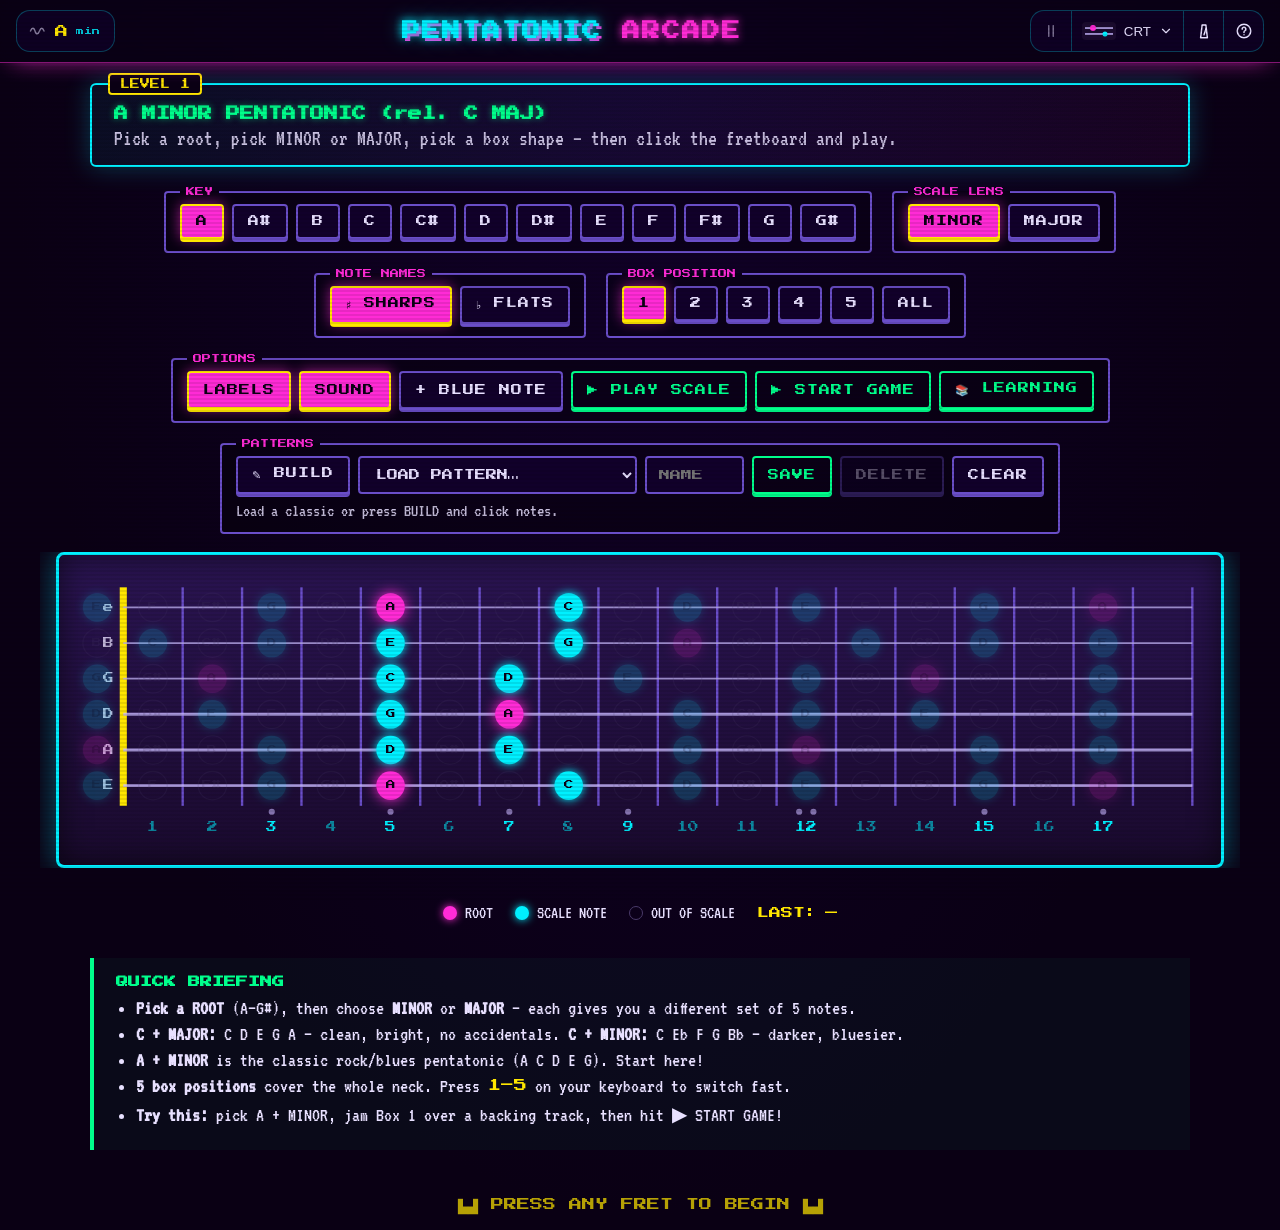
==== index.html @ 7adc0ee2 "feat: root drone button replaces the score chip The top-left HUD chip is now a root drone: it shows " ====
<!DOCTYPE html>
<html lang="en">
<head>
<meta charset="UTF-8" />
<meta name="viewport" content="width=device-width, initial-scale=1.0" />
<title>PENTATONIC ARCADE</title>
<link rel="preconnect" href="https://fonts.googleapis.com" />
<link rel="preconnect" href="https://fonts.gstatic.com" crossorigin />
<link href="https://fonts.googleapis.com/css2?family=Press+Start+2P&family=VT323&family=JetBrains+Mono:wght@400;700&display=swap" rel="stylesheet" />
<link rel="icon" type="image/svg+xml" href="data:image/svg+xml,%3Csvg%20xmlns='http://www.w3.org/2000/svg'%20viewBox='0%200%2032%2032'%3E%3Crect%20width='32'%20height='32'%20rx='6'%20fill='%230a0014'/%3E%3Ccircle%20cx='16'%20cy='16'%20r='9'%20fill='%23ff2bd6'/%3E%3C/svg%3E" />
<link rel="stylesheet" href="css/themes.css" />
<link rel="stylesheet" href="css/styles.css" />
<link rel="stylesheet" href="css/hud.css" />
<link rel="stylesheet" href="css/modals.css" />
<link rel="stylesheet" href="css/features.css" />
</head>
<body>
<script>/* early theme — avoids CRT flash before app.js loads; must sit inside <body> (document.body is null in <head>) */
try{var t=localStorage.getItem('pent-theme');if(t&&t!=='crt')document.body.classList.add('theme-'+t);}catch(e){}</script>
  <div class="scanlines" aria-hidden="true"></div>

  <header class="hud">
    <button class="hud-chip drone" id="drone-btn" aria-pressed="false" aria-label="Root drone" data-tip="Root drone · D">
      <svg class="ico ico-wave" viewBox="0 0 24 24" aria-hidden="true"><path d="M2 12c2-5 4.5-5 6 0s4 5 6 0s4-5 6 0"/></svg>
      <span class="drone-key" id="drone-key">A</span><span class="drone-lens" id="drone-lens">min</span>
    </button>

    <h1 class="title">PENTATONIC <span class="accent">ARCADE</span></h1>

    <div class="hud-rail">
      <button class="hud-btn" id="pause-btn" aria-label="Pause" aria-pressed="false" data-tip="Pause · Space">
        <svg class="ico ico-pause" viewBox="0 0 24 24" aria-hidden="true"><path d="M9 5v14M15 5v14"/></svg>
        <svg class="ico ico-play" viewBox="0 0 24 24" aria-hidden="true"><path d="M8 5v14l11-7z"/></svg>
        <span class="eq" aria-hidden="true"><i></i><i></i><i></i></span>
      </button>

      <div class="theme-picker">
        <button class="hud-btn hud-btn--wide" id="theme-trigger" popovertarget="theme-menu" aria-haspopup="menu" aria-expanded="false" aria-label="Theme" data-tip="Theme">
          <span id="theme-swatch"><!-- JS copies the active swatch svg here --></span>
          <span id="theme-name">CRT</span>
          <svg class="ico ico-chev" viewBox="0 0 24 24" aria-hidden="true"><path d="M6 9l6 6 6-6"/></svg>
        </button>
        <div id="theme-menu" popover role="menu" aria-label="Theme">
          <button class="theme-btn" role="menuitemradio" aria-checked="false" data-theme="crt">
            <svg class="swatch" viewBox="0 0 34 18" aria-hidden="true"><rect width="34" height="18" rx="4" fill="#1a0a2e"/><path d="M3 6h28M3 12h28" stroke="#c8b8ff" stroke-width="1.5"/><circle cx="11" cy="6" r="3" fill="#ff2bd6"/><circle cx="23" cy="12" r="2.5" fill="#00f0ff"/></svg>
            <span class="theme-name">CRT Arcade</span>
            <svg class="ico check" viewBox="0 0 24 24" aria-hidden="true"><path d="M5 12.5l4.5 4.5L19 7.5"/></svg>
          </button>
          <button class="theme-btn" role="menuitemradio" aria-checked="false" data-theme="tropical">
            <svg class="swatch" viewBox="0 0 34 18" aria-hidden="true"><rect width="34" height="18" rx="4" fill="#031019"/><path d="M3 6h28M3 12h28" stroke="#4dd9c8" stroke-width="1.5"/><circle cx="11" cy="6" r="3" fill="#ff5d73"/><circle cx="23" cy="12" r="2.5" fill="#22e0c8"/></svg>
            <span class="theme-name">Tropical Night</span>
            <svg class="ico check" viewBox="0 0 24 24" aria-hidden="true"><path d="M5 12.5l4.5 4.5L19 7.5"/></svg>
          </button>
          <button class="theme-btn" role="menuitemradio" aria-checked="false" data-theme="mission">
            <svg class="swatch" viewBox="0 0 34 18" aria-hidden="true"><rect width="34" height="18" rx="4" fill="#030509"/><path d="M3 6h28M3 12h28" stroke="#3a6080" stroke-width="1.5"/><circle cx="11" cy="6" r="3" fill="#ff5b41"/><circle cx="23" cy="12" r="2.5" fill="#3dd6ff"/></svg>
            <span class="theme-name">Mission Control</span>
            <svg class="ico check" viewBox="0 0 24 24" aria-hidden="true"><path d="M5 12.5l4.5 4.5L19 7.5"/></svg>
          </button>
          <button class="theme-btn" role="menuitemradio" aria-checked="false" data-theme="blueprint">
            <svg class="swatch" viewBox="0 0 34 18" aria-hidden="true"><rect width="34" height="18" rx="4" fill="#081424"/><path d="M3 6h28M3 12h28" stroke="#7ecef4" stroke-width="1.5"/><circle cx="11" cy="6" r="3" fill="#ff6b9d"/><circle cx="23" cy="12" r="2.5" fill="#00d4ff"/></svg>
            <span class="theme-name">Blueprint</span>
            <svg class="ico check" viewBox="0 0 24 24" aria-hidden="true"><path d="M5 12.5l4.5 4.5L19 7.5"/></svg>
          </button>
        </div>
      </div>

      <button class="hud-btn" id="practice-btn" aria-label="Practice Lab" data-tip="Practice Lab · P">
        <svg class="ico" viewBox="0 0 24 24" aria-hidden="true"><path d="M7.5 21 9.5 4h5l2 17z"/><path d="M12 17l3-9"/></svg>
      </button>
      <button class="hud-btn" id="help-btn" aria-label="Help" data-tip="Help · ?">
        <svg class="ico" viewBox="0 0 24 24" aria-hidden="true"><circle cx="12" cy="12" r="9"/><path d="M9.5 9.5a2.5 2.5 0 1 1 3.5 2.3c-.7.3-1 .9-1 1.6v.6"/><path d="M12 17h.01"/></svg>
      </button>
    </div>
  </header>

  <section class="level-card">
    <div class="level-tag">LEVEL 1</div>
    <h2 class="level-title" id="level-title">A MINOR / C MAJOR PENTATONIC</h2>
    <p class="level-blurb">
      Pick a root, pick MINOR or MAJOR, pick a box shape — then click the fretboard and play.
    </p>
  </section>

  <section class="controls">
    <fieldset class="control-group">
      <legend>KEY</legend>
      <div class="btn-row" id="key-row"><!-- rendered by JS --></div>
    </fieldset>

    <fieldset class="control-group">
      <legend>SCALE LENS</legend>
      <div class="btn-row">
        <button class="arc-btn lens active" data-lens="minor">MINOR</button>
        <button class="arc-btn lens" data-lens="major">MAJOR</button>
      </div>
    </fieldset>

    <fieldset class="control-group">
      <legend>NOTE NAMES</legend>
      <div class="btn-row">
        <button class="arc-btn acc active" data-acc="sharp" aria-pressed="true">♯ SHARPS</button>
        <button class="arc-btn acc" data-acc="flat" aria-pressed="false">♭ FLATS</button>
      </div>
    </fieldset>

    <fieldset class="control-group">
      <legend>BOX POSITION</legend>
      <div class="btn-row" id="box-row">
        <button class="arc-btn box active" data-box="1">1</button>
        <button class="arc-btn box" data-box="2">2</button>
        <button class="arc-btn box" data-box="3">3</button>
        <button class="arc-btn box" data-box="4">4</button>
        <button class="arc-btn box" data-box="5">5</button>
        <button class="arc-btn box" data-box="all">ALL</button>
      </div>
    </fieldset>

    <fieldset class="control-group">
      <legend>OPTIONS</legend>
      <div class="btn-row">
        <button class="arc-btn toggle active" data-toggle="labels" aria-pressed="true">LABELS</button>
        <button class="arc-btn toggle active" data-toggle="sound" aria-pressed="true">SOUND</button>
        <button class="arc-btn toggle" data-toggle="blues" aria-pressed="false">+ BLUE NOTE</button>
        <button class="arc-btn ghost" id="play-scale">▶ PLAY SCALE</button>
        <button class="arc-btn ghost" id="game-toggle">▶ START GAME</button>
        <button class="arc-btn ghost" id="learn-btn">📚 LEARNING</button>
      </div>
    </fieldset>

    <fieldset class="control-group pattern-group">
      <legend>PATTERNS</legend>
      <div class="btn-row">
        <button class="arc-btn" id="pattern-build" aria-pressed="false">✎ BUILD</button>
        <select id="pattern-select" aria-label="Load a pattern"></select>
        <input id="pattern-name" type="text" maxlength="24" placeholder="NAME" aria-label="Pattern name" autocomplete="off" />
        <button class="arc-btn ghost" id="pattern-save">SAVE</button>
        <button class="arc-btn" id="pattern-delete" disabled>DELETE</button>
        <button class="arc-btn" id="pattern-clear">CLEAR</button>
      </div>
      <p id="pattern-info" class="pattern-info" aria-live="polite">Load a classic or press BUILD and click notes.</p>
    </fieldset>
  </section>

  <!-- Game panel -->
  <div id="game-panel">
    <div class="game-stat">TIER <span id="game-level">BEGINNER</span></div>
    <div class="game-stat">STREAK <span id="game-streak">×1</span></div>
    <div class="game-stat">TRIES <span id="game-lives">🎸🎸</span></div>
    <div id="game-status">PICK A BOX · PRESS START GAME</div>
    <div class="game-stat">SCORE <span id="game-level-xp">0 XP</span></div>
    <div class="game-stat">BEST <span id="game-best">0</span></div>
  </div>

  <section class="fretboard-wrap">
    <div id="fretboard" aria-label="Interactive guitar fretboard"></div>
  </section>

  <section class="legend">
    <div class="legend-item"><span class="dot root"></span> ROOT</div>
    <div class="legend-item"><span class="dot note"></span> SCALE NOTE</div>
    <div class="legend-item" id="legend-blue" hidden><span class="dot blue"></span> <span id="legend-blue-text">BLUE NOTE ♭5</span></div>
    <div class="legend-item"><span class="dot dim"></span> OUT OF SCALE</div>
    <div class="legend-item readout">LAST: <span id="last-note">—</span></div>
  </section>

  <section class="lesson">
    <h3>QUICK BRIEFING</h3>
    <ul>
      <li><b>Pick a ROOT</b> (A–G#), then choose <b>MINOR</b> or <b>MAJOR</b> — each gives you a different set of 5 notes.</li>
      <li><b>C + MAJOR:</b> C D E G A — clean, bright, no accidentals. <b>C + MINOR:</b> C Eb F G Bb — darker, bluesier.</li>
      <li><b>A + MINOR</b> is the classic rock/blues pentatonic (A C D E G). Start here!</li>
      <li><b>5 box positions</b> cover the whole neck. Press <span class="mono">1–5</span> on your keyboard to switch fast.</li>
      <li><b>Try this:</b> pick A + MINOR, jam Box 1 over a backing track, then hit ▶ START GAME!</li>
    </ul>
  </section>

  <!-- Help modal -->
  <div id="help-modal" class="modal hidden" role="dialog" aria-modal="true" aria-label="Help">
    <div class="modal-box">
      <button class="modal-close" id="help-close" aria-label="Close">✕</button>
      <h2>⌨️ KEYBOARD SHORTCUTS</h2>
      <ul>
        <li><span class="kbd">1</span>–<span class="kbd">5</span> → select box position</li>
        <li><span class="kbd">0</span> → show ALL positions</li>
        <li><span class="kbd">?</span> → toggle this help</li>
        <li><span class="kbd">P</span> → toggle Practice Lab</li>
        <li><span class="kbd">Space</span> or <span class="kbd">K</span> → pause / resume everything playing</li>
        <li><span class="kbd">D</span> → root drone on / off</li>
        <li><span class="kbd">Esc</span> → close any panel</li>
      </ul>
      <h2>🎸 HOW TO USE</h2>
      <ul>
        <li>Pick a <b>ROOT</b> from the 12 key buttons (A–G#). That's your tonal center.</li>
        <li>Toggle <b>MINOR / MAJOR</b> to switch between that root's minor or major pentatonic — the 5 notes change.</li>
        <li>Select a <b>BOX POSITION</b> (1–5) to focus on one neck region. Press <span class="mono">1–5</span> on keyboard.</li>
        <li>Click any fret to hear it. <b>ROOT</b> notes glow pink, <b>SCALE NOTES</b> glow cyan.</li>
        <li>▶ PLAY SCALE plays the box ascending then descending back down.</li>
        <li><b>+ BLUE NOTE</b> adds the blues note (♭5 in minor, ♭3 in major), drawn with a dashed ring.</li>
        <li><b>♯ / ♭</b> switches every note name between sharps and flats.</li>
        <li><b>PATTERNS:</b> press BUILD and click notes to draw your own shape (numbers = play order), save it by name, or load a classic. Patterns follow the key.</li>
        <li>The <b>drone</b> button (top left) holds the key's root and fifth so you can hear how each note sounds against it.</li>
      </ul>
      <h2>🎨 THEMES</h2>
      <p>Pick a theme from the swatch menu at the top right: CRT · 🌴 Tropical Night · 🛰️ Mission Control · 📐 Blueprint. Your choice is saved.</p>
      <h2>🏋️ PRACTICE LAB</h2>
      <p>Daily drills, a 7-day challenge, backing-track links, a metronome, and a countdown timer.</p>
      <h2>🕹️ LICK ATTACK</h2>
      <p>Watch the lick light up on the fretboard → then replay it. Earn XP, level up through all 5 box positions.</p>
    </div>
  </div>

  <!-- Practice Lab modal -->
  <div id="practice-modal" class="modal hidden" role="dialog" aria-modal="true" aria-label="Practice Lab">
    <div class="modal-box">
      <button class="modal-close" id="practice-close" aria-label="Close">✕</button>
      <h2>🏋️ PRACTICE LAB</h2>

      <div class="practice-section">
        <h3>⚡ DAILY DRILLS</h3>
        <ul>
          <li>Ascend + descend Box 1 slowly to a metronome click (start at 60 BPM)</li>
          <li>Play every note in the box, naming it out loud as you go</li>
          <li>Target the root note on beat 1 — let every phrase land there</li>
          <li>Connect Box 1 → Box 2 without stopping (overlap frets 7-8)</li>
          <li>3-notes-per-string runs across all 6 strings, up and down</li>
          <li>Practice "call and response" — play a 2-bar phrase, leave 2 bars silence</li>
        </ul>
      </div>

      <div class="practice-section">
        <h3>📅 7-DAY CHALLENGE</h3>
        <div id="challenge-days">
          <!-- rendered by JS -->
        </div>
      </div>

      <div class="practice-section">
        <h3>🎵 BACKING TRACKS</h3>
        <ul>
          <li><a href="https://www.youtube.com/results?search_query=A+minor+pentatonic+backing+track+70bpm" target="_blank" rel="noopener" style="color:var(--cyan)">Am groove — 70 BPM (YouTube search)</a></li>
          <li><a href="https://www.youtube.com/results?search_query=C+major+pentatonic+backing+track" target="_blank" rel="noopener" style="color:var(--cyan)">C major pop — backing track (YouTube search)</a></li>
          <li><a href="https://www.youtube.com/results?search_query=blues+shuffle+Am+backing+track" target="_blank" rel="noopener" style="color:var(--cyan)">Bluesy Am shuffle (YouTube search)</a></li>
          <li><a href="https://www.youtube.com/results?search_query=Em+pentatonic+rock+backing+track" target="_blank" rel="noopener" style="color:var(--cyan)">Em rock backing track (YouTube search)</a></li>
        </ul>
      </div>

      <div class="practice-section">
        <h3>🥁 METRONOME</h3>
        <div class="metro-controls">
          <span id="metro-beat-indicator"></span>
          <input type="range" id="metro-slider" min="40" max="240" value="80" />
          <input type="number" id="metro-bpm" min="40" max="240" value="80" />
          <span style="font-size:16px">BPM</span>
          <button class="arc-btn ghost" id="metro-start">▶ START</button>
        </div>
      </div>

      <div class="practice-section">
        <h3>⏱️ PRACTICE TIMER</h3>
        <div class="timer-controls">
          <span id="timer-display">05:00</span>
          <button class="arc-btn ghost" data-mins="5" id="timer-5">5 MIN</button>
          <button class="arc-btn ghost" data-mins="10" id="timer-10">10 MIN</button>
          <button class="arc-btn ghost" id="timer-toggle">▶ START</button>
          <button class="arc-btn" id="timer-reset">RESET</button>
        </div>
      </div>
    </div>
  </div>

  <!-- Learning modal -->
  <div id="learn-modal" class="modal hidden" role="dialog" aria-modal="true" aria-label="Learning">
    <div class="modal-box">
      <button class="modal-close" id="learn-close" aria-label="Close">✕</button>
      <div id="learn-content"><!-- rendered by JS --></div>
      <div class="learn-nav">
        <button class="arc-btn ghost" id="learn-prev">‹ PREV</button>
        <span id="learn-dots"></span>
        <button class="arc-btn ghost" id="learn-next">NEXT ›</button>
      </div>
    </div>
  </div>

  <!-- Win screen -->
  <div id="win-screen">
    <h2>★ YOU LEARNED THE NECK ★</h2>
    <p>ALL 5 BOX POSITIONS MASTERED</p>
    <p id="win-score"></p>
    <button class="arc-btn" id="win-close">▶ PLAY AGAIN</button>
  </div>

  <footer>
    <span class="mono">▙▟ PRESS ANY FRET TO BEGIN ▙▟</span>
  </footer>

  <script src="js/data.js"></script>
  <script src="js/audio.js"></script>
  <script src="js/drone.js"></script>
  <script src="js/player.js"></script>
  <script src="js/engine.js"></script>
  <script src="js/game.js"></script>
  <script src="js/practice.js"></script>
  <script src="js/app.js"></script>
  <script src="js/patterns.js"></script>
  <script src="js/hud.js"></script>
</body>
</html>
---- css/themes.css ----
/* Theme tokens: :root (CRT default) + body.theme-* overrides. Only file that sets theme colours. */
/* ── CRT (default) ─────────────────────────────────────── */
:root {
  --bg: #0a0014;
  --bg-2: #11002a;
  --cyan: #00f0ff;
  --magenta: #ff2bd6;
  --yellow: #ffe600;
  --green: #00ff8c;
  --blue-note: #1e50ff;
  --blue-rim: #8fb4ff;
  --dim: #4a3a6a;
  --fret-wood: #1a0a2e;
  --fret-line: #6a4ec9;
  --string: #c8b8ff;
  --text: #e8e0ff;
  --font-display: 'Press Start 2P', monospace;
  --font-body: 'VT323', monospace;
  --scanline-alpha: 0.18;
}

/* ── Tropical Night 🌴 ───────────────────────────────────── */
body.theme-tropical {
  --bg: #04141a;
  --bg-2: #071e27;
  --cyan: #22e0c8;
  --magenta: #ff5d73;
  --yellow: #ffd166;
  --green: #00e5a0;
  --blue-note: #1e50ff;
  --blue-rim: #8fb4ff;
  --dim: #3a5a55;
  --fret-wood: #031019;
  --fret-line: #0e4a44;
  --string: #4dd9c8;
  --text: #d4f5ee;
  --font-display: 'Press Start 2P', monospace;
  --font-body: 'Press Start 2P', monospace;
  --scanline-alpha: 0.07;
  background:
    radial-gradient(ellipse 120% 60% at 20% 0%,   rgba(34, 224, 200, 0.10) 0%, transparent 55%),
    radial-gradient(ellipse 80%  80% at 80% 100%,  rgba(255, 93, 115, 0.08) 0%, transparent 55%),
    radial-gradient(ellipse 100% 70% at 50% 50%,  rgba(4, 40, 55, 0.95)   0%, transparent 80%),
    linear-gradient(170deg, #04141a 0%, #061e2e 35%, #08102a 65%, #04141a 100%);
}

/* ── Mission Control 🛰️ ──────────────────────────────────── */
body.theme-mission {
  --bg: #05070d;
  --bg-2: #090c18;
  --cyan: #3dd6ff;
  --magenta: #ff5b41;
  --yellow: #ffb000;
  --green: #39e87a;
  --blue-note: #1e50ff;
  --blue-rim: #8fb4ff;
  --dim: #2a3346;
  --fret-wood: #030509;
  --fret-line: #1a2a4a;
  --string: #3a6080;
  --text: #cde4f8;
  --font-display: 'Press Start 2P', monospace;
  --font-body: 'Press Start 2P', monospace;
  --scanline-alpha: 0.09;
  background:
    repeating-linear-gradient(0deg,   transparent, transparent 39px, rgba(61, 214, 255, 0.03) 40px),
    repeating-linear-gradient(90deg,  transparent, transparent 39px, rgba(61, 214, 255, 0.03) 40px),
    repeating-linear-gradient(0deg,   transparent, transparent 199px, rgba(61, 214, 255, 0.06) 200px),
    repeating-linear-gradient(90deg,  transparent, transparent 199px, rgba(61, 214, 255, 0.06) 200px),
    radial-gradient(ellipse 90% 50% at 50% 0%,   rgba(61, 214, 255, 0.06) 0%, transparent 65%),
    radial-gradient(ellipse 60% 40% at 85% 90%,  rgba(255, 91, 65, 0.05)  0%, transparent 55%),
    linear-gradient(180deg, #05070d 0%, #07091a 50%, #05070d 100%);
}

/* ── Blueprint ───────────────────────────────────────────── */
body.theme-blueprint {
  --bg: #0a1628;
  --bg-2: #0d1e38;
  --cyan: #00d4ff;
  --magenta: #ff6b9d;
  --yellow: #ffd166;
  --green: #06d6a0;
  --blue-note: #1e50ff;
  --blue-rim: #8fb4ff;
  --dim: #1e3a5a;
  --fret-wood: #081424;
  --fret-line: #1a5a8a;
  --string: #7ecef4;
  --text: #e8f4fd;
  --font-display: 'JetBrains Mono', monospace;
  --font-body: 'JetBrains Mono', monospace;
  --scanline-alpha: 0.02;
  background:
    repeating-linear-gradient(0deg,  transparent, transparent 19px, rgba(0,212,255,0.055) 20px),
    repeating-linear-gradient(90deg, transparent, transparent 19px, rgba(0,212,255,0.055) 20px),
    repeating-linear-gradient(0deg,  transparent, transparent 99px, rgba(0,212,255,0.11)  100px),
    repeating-linear-gradient(90deg, transparent, transparent 99px, rgba(0,212,255,0.11)  100px),
    linear-gradient(150deg, #0a1628 0%, #0d1e38 100%);
}
---- css/styles.css ----
* { box-sizing: border-box; }

html, body {
  margin: 0;
  padding: 0;
  background: radial-gradient(ellipse at top, var(--bg-2), var(--bg) 70%);
  color: var(--text);
  font-family: var(--font-body);
  font-size: 20px;
  min-height: 100vh;
  overflow-x: clip;
}

.scanlines {
  position: fixed;
  inset: 0;
  pointer-events: none;
  background: repeating-linear-gradient(
    to bottom,
    rgba(0,0,0,0) 0,
    rgba(0,0,0,0) 2px,
    rgba(0,0,0,var(--scanline-alpha)) 3px,
    rgba(0,0,0,0) 4px
  );
  z-index: 1000;
  mix-blend-mode: multiply;
}

/* ---------- Level card ---------- */
.level-card {
  margin: 20px auto;
  max-width: 1100px;
  padding: 16px 22px;
  border: 2px solid var(--cyan);
  border-radius: 6px;
  background: linear-gradient(135deg, rgba(0,240,255,0.06), rgba(255,43,214,0.06));
  box-shadow: 0 0 24px rgba(0,240,255,0.25);
  position: relative;
}
.level-tag {
  position: absolute;
  top: -12px; left: 16px;
  background: var(--bg);
  border: 2px solid var(--yellow);
  color: var(--yellow);
  font-family: var(--font-display);
  font-size: 10px;
  padding: 4px 10px;
  border-radius: 4px;
}
.level-title {
  font-family: var(--font-display);
  font-size: 14px;
  color: var(--green);
  margin: 6px 0 6px;
  text-shadow: 0 0 6px rgba(0,255,140,0.5);
}
.level-blurb { font-size: 22px; margin: 0; color: var(--text); opacity: 0.85; }

/* ---------- Controls ---------- */
.controls {
  display: flex;
  flex-wrap: wrap;
  gap: 16px;
  justify-content: center;
  max-width: 1100px;
  margin: 0 auto 18px;
  padding: 0 16px;
}
.control-group {
  border: 2px solid var(--fret-line);
  border-radius: 4px;
  padding: 8px 14px 12px;
  background: rgba(0,0,0,0.3);
}
.control-group legend {
  font-family: var(--font-display);
  font-size: 9px;
  color: var(--magenta);
  padding: 0 6px;
}
.btn-row { display: flex; gap: 8px; flex-wrap: wrap; }

.arc-btn {
  font-family: var(--font-display);
  font-size: 11px;
  padding: 10px 14px;
  background: var(--bg-2);
  color: var(--text);
  border: 2px solid var(--fret-line);
  border-radius: 4px;
  cursor: pointer;
  letter-spacing: 1px;
  transition: transform 0.05s, box-shadow 0.15s, background 0.15s;
  box-shadow: 0 3px 0 var(--fret-line);
}
.arc-btn:hover { box-shadow: 0 3px 0 var(--cyan), 0 0 12px rgba(0,240,255,0.4); }
.arc-btn:active { transform: translateY(2px); box-shadow: 0 1px 0 var(--fret-line); }
.arc-btn.active {
  background: var(--magenta);
  color: var(--bg);
  border-color: var(--yellow);
  box-shadow: 0 3px 0 var(--yellow), 0 0 14px rgba(255,43,214,0.6);
}
.arc-btn.ghost {
  background: transparent;
  border-color: var(--green);
  color: var(--green);
  box-shadow: 0 3px 0 var(--green);
}
.arc-btn.ghost:hover { background: rgba(0,255,140,0.1); }
.arc-btn:disabled { opacity: 0.35; cursor: not-allowed; pointer-events: none; }

/* ---------- Fretboard ---------- */
.fretboard-wrap {
  max-width: 1200px;
  margin: 0 auto 24px;
  padding: 0 16px;
  overflow-x: auto;
}
#fretboard {
  background: linear-gradient(180deg, #2a1452 0%, var(--fret-wood) 100%);
  border: 3px solid var(--cyan);
  border-radius: 8px;
  box-shadow: 0 0 30px rgba(0,240,255,0.4), inset 0 0 30px rgba(0,0,0,0.6);
  padding: 18px 12px 24px;
  min-width: 900px;
}
body.theme-blueprint #fretboard,
body.theme-tropical #fretboard,
body.theme-mission #fretboard {
  background: linear-gradient(180deg, var(--bg-2) 0%, var(--fret-wood) 100%);
}

.fb-svg { width: 100%; height: auto; display: block; }

.fb-fret-line { stroke: var(--fret-line); stroke-width: 2; }
.fb-fret-line.nut { stroke: var(--yellow); stroke-width: 6; }
.fb-string { stroke: var(--string); stroke-width: 1.5; opacity: 0.8; }
.fb-string.thick { stroke-width: 2.5; }
.fb-marker { fill: var(--string); opacity: 0.6; }
.fb-fretnum.mark { opacity: 1; }
.fb-fretnum {
  fill: var(--cyan);
  font-family: var(--font-display);
  font-size: 9px;
  text-anchor: middle;
  opacity: 0.55;
}
.fb-stringlabel {
  fill: var(--text);
  font-family: var(--font-display);
  font-size: 9px;
  text-anchor: end;
  opacity: 0.8;
}

/* Notes */
.fb-note {
  cursor: pointer;
  transition: transform 0.08s;
  /* origin must live on the base state, else un-hover animates around the SVG corner (jump) */
  transform-origin: center;
  transform-box: fill-box;
}
.fb-note circle {
  transition: fill 0.15s, r 0.15s, filter 0.15s;
}
.fb-note text {
  font-family: var(--font-display);
  font-size: 8px;
  text-anchor: middle;
  pointer-events: none;
  user-select: none;
}

.fb-note.in-scale circle { fill: var(--cyan); filter: drop-shadow(0 0 4px var(--cyan)); }
.fb-note.in-scale text { fill: var(--bg); }
.fb-note.root circle { fill: var(--magenta); filter: drop-shadow(0 0 6px var(--magenta)); }
.fb-note.root text { fill: var(--bg); }
.fb-note.out circle { fill: transparent; stroke: var(--dim); stroke-width: 1; }
.fb-note.out text { fill: var(--dim); opacity: 0.5; }
.fb-note.dimmed circle { opacity: 0.18; }
.fb-note.dimmed text { opacity: 0.18; }

.fb-note:hover { transform: scale(1.15); }
.fb-note.playing circle {
  fill: var(--yellow);
  filter: drop-shadow(0 0 10px var(--yellow));
  r: 16;
}
.fb-note.correct circle { fill: var(--green); filter: drop-shadow(0 0 10px var(--green)); r: 16; }
.fb-note.wrong circle { fill: #ff3030; filter: drop-shadow(0 0 10px #ff3030); r: 16; }

/* ---------- Legend ---------- */
.legend {
  display: flex;
  gap: 22px;
  justify-content: center;
  flex-wrap: wrap;
  max-width: 1100px;
  margin: 0 auto 24px;
  padding: 12px;
  font-size: 18px;
}
.legend-item { display: flex; align-items: center; gap: 8px; }
.dot {
  width: 14px; height: 14px; border-radius: 50%; display: inline-block;
}
.dot.root { background: var(--magenta); box-shadow: 0 0 8px var(--magenta); }
.dot.note { background: var(--cyan); box-shadow: 0 0 8px var(--cyan); }
.dot.dim { background: transparent; border: 1px solid var(--dim); }
.readout { color: var(--yellow); font-family: var(--font-display); font-size: 12px; }

/* ---------- Lesson ---------- */
.lesson {
  max-width: 1100px;
  margin: 0 auto 32px;
  padding: 18px 22px;
  border-left: 4px solid var(--green);
  background: rgba(0,255,140,0.04);
}
.lesson h3 {
  font-family: var(--font-display);
  font-size: 12px;
  color: var(--green);
  margin: 0 0 10px;
}
.lesson ul { margin: 0; padding-left: 20px; }
.lesson li { margin: 6px 0; }
.mono { font-family: var(--font-display); font-size: 13px; color: var(--yellow); }

footer {
  text-align: center;
  padding: 16px;
  color: var(--magenta);
  font-family: var(--font-display);
  font-size: 10px;
  opacity: 0.7;
  animation: blink 2s steps(2) infinite;
}

/* ---------- Game panel ---------- */
#game-panel {
  max-width: 1100px;
  margin: 0 auto 16px;
  padding: 14px 22px;
  border: 2px solid var(--magenta);
  border-radius: 6px;
  background: rgba(0,0,0,0.4);
  box-shadow: 0 0 20px rgba(255,43,214,0.25);
  display: none;
  gap: 20px;
  align-items: center;
  flex-wrap: wrap;
}
#game-panel.visible { display: flex; }
.game-stat {
  font-family: var(--font-display);
  font-size: 10px;
  color: var(--cyan);
}
.game-stat span {
  display: block;
  font-size: 16px;
  color: var(--yellow);
  margin-top: 2px;
}
#game-status {
  font-family: var(--font-display);
  font-size: 11px;
  color: var(--green);
  flex: 1;
  text-align: center;
}

@media (max-width: 700px) {
  .level-title { font-size: 10px; }
}
---- css/hud.css ----
/* HUD: sticky header, root-drone chip, icon control rail, theme dropdown, pause button states. */

@keyframes blink { 50% { opacity: 0.15; } }

/* ---------- Header bar ---------- */
.hud {
  position: sticky;
  top: 0;
  z-index: 900;
  display: flex;
  justify-content: space-between;
  align-items: center;
  gap: 12px;
  flex-wrap: wrap;
  padding: 10px 16px;
  background: color-mix(in srgb, var(--bg) 78%, transparent);
  -webkit-backdrop-filter: blur(14px) saturate(140%);
  backdrop-filter: blur(14px) saturate(140%);
  border-bottom: 1px solid color-mix(in srgb, var(--magenta) 55%, transparent);
  box-shadow: 0 6px 24px -12px var(--magenta);
  transition: padding 0.2s;
}
body.scrolled .hud { padding: 6px 16px; }

/* ---------- Title ---------- */
.title {
  font-family: var(--font-display);
  font-size: 18px;
  margin: 0;
  letter-spacing: 2px;
  color: var(--cyan);
  text-shadow:
    0 0 8px var(--cyan),
    0 0 18px rgba(0,240,255,0.5),
    3px 3px 0 var(--magenta);
  transition: font-size 0.2s;
}
.title .accent { color: var(--magenta); text-shadow: 0 0 8px var(--magenta); }
body.scrolled .title { font-size: 14px; }

/* ---------- Chip + rail frame (one shared look) ---------- */
.hud-chip,
.hud-rail {
  display: flex;
  align-items: center;
  border: 1px solid color-mix(in srgb, var(--cyan) 28%, transparent);
  border-radius: 14px;
  background: color-mix(in srgb, var(--bg-2) 70%, transparent);
}
.hud-chip { gap: 10px; height: 42px; padding: 0 14px; }

/* ---------- Root drone chip (a button; first HUD element, left edge) ---------- */
.hud-chip.drone {
  position: relative;
  height: 42px;
  padding: 0 14px 0 12px;
  gap: 8px;
  font: inherit;
  color: var(--text);
  cursor: pointer;
  transition: border-color 0.15s, box-shadow 0.15s, color 0.15s;
}
.hud-chip.drone:hover { border-color: var(--cyan); color: var(--cyan); }
.hud-chip.drone:focus-visible { outline: 2px solid var(--cyan); outline-offset: 2px; }
.hud-chip.drone .ico-wave { opacity: 0.55; }
.hud-chip.drone:disabled { opacity: 0.45; cursor: not-allowed; border-color: color-mix(in srgb, var(--cyan) 28%, transparent); color: var(--text); }
.drone-key  { font-family: var(--font-display); font-size: 13px; color: var(--yellow); }
.drone-lens { font-family: var(--font-display); font-size: 8px; color: var(--cyan); opacity: 0.8; }
/* Anchored to the chip's left edge so the bubble stays on screen */
.hud-chip.drone[data-tip]::after { left: 0; transform: none; }

/* ON: magenta ring, icon lit, wave dashes flow along the path */
.hud-chip.drone[aria-pressed="true"] {
  border-color: var(--magenta);
  box-shadow: 0 0 0 1px var(--magenta), 0 0 18px -4px var(--magenta);
}
.hud-chip.drone[aria-pressed="true"] .ico-wave { color: var(--magenta); opacity: 1; }
.hud-chip.drone[aria-pressed="true"] .ico-wave path {
  stroke-dasharray: 4 3;
  animation: drone-flow 0.9s linear infinite;
}
@keyframes drone-flow {
  from { stroke-dashoffset: 0; }
  to   { stroke-dashoffset: -14; }
}

/* ---------- Rail buttons ---------- */
.hud-btn {
  position: relative;
  display: inline-flex;
  align-items: center;
  justify-content: center;
  gap: 8px;
  width: 40px;
  height: 40px;
  padding: 0;
  border: 0;
  border-radius: 0;
  background: transparent;
  color: var(--text);
  cursor: pointer;
  transition: color 0.15s, background 0.15s, box-shadow 0.15s, transform 0.05s;
}
.hud-btn:hover {
  color: var(--cyan);
  background: color-mix(in srgb, var(--cyan) 12%, transparent);
  box-shadow: inset 0 0 12px color-mix(in srgb, var(--cyan) 22%, transparent);
}
.hud-btn:focus-visible { outline: 2px solid var(--cyan); outline-offset: -3px; }
.hud-btn:active { transform: translateY(1px); }
.hud-btn--wide { width: auto; padding: 0 10px; }

.ico {
  width: 18px;
  height: 18px;
  flex: none;
  fill: none;
  stroke: currentColor;
  stroke-width: 2;
  stroke-linecap: round;
  stroke-linejoin: round;
}

/* Rounded outer corners and 1px dividers between rail controls */
.hud-rail > :first-child { border-radius: 13px 0 0 13px; }
.hud-rail > :last-child { border-radius: 0 13px 13px 0; }
.hud-rail > * + * { border-left: 1px solid color-mix(in srgb, var(--cyan) 28%, transparent); }

/* ---------- Tooltips (data-tip, never title=) ---------- */
[data-tip]::after {
  content: attr(data-tip);
  position: absolute;
  top: calc(100% + 10px);
  left: 50%;
  z-index: 2;
  transform: translateX(-50%);
  padding: 5px 8px;
  font-family: var(--font-display);
  font-size: 8px;
  line-height: 1.4;
  white-space: nowrap;
  color: var(--text);
  background: var(--bg);
  border: 1px solid var(--fret-line);
  border-radius: 6px;
  opacity: 0;
  pointer-events: none;
  transition: opacity 0.15s;
}
[data-tip]:hover::after,
[data-tip]:focus-visible::after { opacity: 1; }
/* Last rail button: anchor the bubble to the right so it stays on screen */
.hud-rail > :last-child[data-tip]::after { left: auto; right: 0; transform: none; }

/* ---------- Pause button: body.is-playing / body.is-paused ---------- */
#pause-btn .ico-play,
#pause-btn .eq { display: none; }
#pause-btn .ico-pause { display: block; opacity: 0.5; }
#pause-btn:hover .ico-pause,
#pause-btn:focus-visible .ico-pause { opacity: 1; }

body.is-playing #pause-btn .ico-pause { display: none; }
body.is-playing #pause-btn .eq { display: flex; }
body.is-playing #pause-btn:hover .ico-pause,
body.is-playing #pause-btn:focus-visible .ico-pause { display: block; }
body.is-playing #pause-btn:hover .eq,
body.is-playing #pause-btn:focus-visible .eq { display: none; }

body.is-paused #pause-btn .ico-pause,
body.is-paused #pause-btn .eq { display: none; }
body.is-paused #pause-btn .ico-play { display: block; color: var(--yellow); }
body.is-paused #pause-btn { animation: pause-ring 1.4s ease-out infinite; }
@keyframes pause-ring {
  0% { box-shadow: inset 0 0 0 0 color-mix(in srgb, var(--yellow) 70%, transparent); }
  70%, 100% { box-shadow: inset 0 0 0 9px transparent; }
}

.eq { align-items: flex-end; gap: 3px; height: 18px; }
.eq i {
  display: block;
  width: 3px;
  height: 10px;
  background: var(--green);
  border-radius: 1px;
  animation: eq-bar 0.9s ease-in-out infinite alternate;
}
.eq i:nth-child(2) { animation-delay: -0.3s; }
.eq i:nth-child(3) { animation-delay: -0.6s; }
@keyframes eq-bar {
  from { height: 4px; }
  to { height: 16px; }
}

/* ---------- Theme dropdown ---------- */
.theme-picker { display: flex; }
#theme-swatch { display: inline-flex; }
.swatch { display: block; width: 34px; height: 18px; flex: none; }
.ico-chev { width: 14px; height: 14px; }

/* Native popover: top/right are set by hud.js from the trigger's position */
#theme-menu {
  position: fixed;
  inset: auto;
  margin: 0;
  min-width: 220px;
  padding: 6px;
  border: 1px solid var(--fret-line);
  border-radius: 14px;
  background: var(--bg-2);
  color: var(--text);
  box-shadow: 0 18px 40px -12px rgba(0,0,0,0.7), 0 0 0 1px color-mix(in srgb, var(--cyan) 15%, transparent);
  opacity: 0;
  transform: translateY(-4px);
  transition: opacity 0.15s, transform 0.15s, display 0.15s allow-discrete, overlay 0.15s allow-discrete;
}
#theme-menu:popover-open { opacity: 1; transform: none; }
@starting-style {
  #theme-menu:popover-open { opacity: 0; transform: translateY(-4px); }
}

.theme-btn {
  display: grid;
  grid-template-columns: 34px 1fr 14px;
  align-items: center;
  gap: 10px;
  width: 100%;
  padding: 8px 10px;
  border: 0;
  border-radius: 10px;
  background: transparent;
  color: var(--text);
  font-family: var(--font-body);
  font-size: 18px;
  text-align: left;
  cursor: pointer;
}
.theme-btn:hover,
.theme-btn:focus-visible { background: color-mix(in srgb, var(--cyan) 12%, transparent); }
.theme-btn:focus-visible { outline: 2px solid var(--cyan); outline-offset: -2px; }
.theme-btn .check { display: none; width: 14px; height: 14px; color: var(--cyan); }
.theme-btn[aria-checked="true"] .check { display: block; }
.theme-btn[aria-checked="true"] .theme-name { color: var(--cyan); }

/* ---------- Reduced motion: no pulsing, bouncing or sliding ---------- */
@media (prefers-reduced-motion: reduce) {
  .eq i, body.is-paused #pause-btn, .hud-chip.drone[aria-pressed="true"] .ico-wave path { animation: none; }
  .hud, .title, .hud-btn, .theme-btn, #theme-menu, [data-tip]::after { transition: none; }
}

/* ---------- Phone width ---------- */
@media (max-width: 700px) {
  .title { font-size: 12px; }
  /* Three wrapped rows would eat the screen; scrolled = drone + controls only */
  body.scrolled .title { display: none; }
  .hud-chip.drone { height: 38px; }
  .drone-lens { display: none; }
  .hud-btn { width: 36px; height: 36px; }
  .hud-btn--wide { width: auto; }
  #theme-name { display: none; }
  .theme-btn { font-size: 12px; }
}
---- css/modals.css ----
/* Overlay dialogs: modal shell, Practice Lab, Learning lessons, win screen. */
/* ---------- Modals ---------- */
.modal {
  position: fixed;
  inset: 0;
  background: rgba(0,0,0,0.8);
  display: flex;
  align-items: center;
  justify-content: center;
  z-index: 2000;
}
.modal.hidden { display: none; }
.modal-box {
  background: var(--bg-2);
  border: 2px solid var(--cyan);
  border-radius: 8px;
  padding: 28px 32px;
  max-width: 560px;
  width: 92%;
  position: relative;
  max-height: 85vh;
  overflow-y: auto;
  box-shadow: 0 0 40px rgba(0,240,255,0.3);
}
.modal-box h2 {
  font-family: var(--font-display);
  font-size: 12px;
  color: var(--cyan);
  margin: 18px 0 10px;
}
.modal-box h2:first-of-type { margin-top: 0; }
.modal-box ul { padding-left: 20px; margin: 0 0 10px; }
.modal-box li { margin: 5px 0; }
.modal-box p { margin: 6px 0; }
.modal-close {
  position: absolute;
  top: 10px; right: 14px;
  background: none;
  border: none;
  color: var(--text);
  font-size: 22px;
  cursor: pointer;
  line-height: 1;
  opacity: 0.7;
}
.modal-close:hover { opacity: 1; }
.kbd {
  display: inline-block;
  font-family: var(--font-display);
  font-size: 9px;
  background: var(--bg);
  border: 1px solid var(--fret-line);
  border-radius: 3px;
  padding: 2px 6px;
  color: var(--yellow);
}

/* ---------- Practice Lab ---------- */
.practice-section { margin-bottom: 18px; }
.practice-section h3 {
  font-family: var(--font-display);
  font-size: 10px;
  color: var(--yellow);
  margin: 0 0 8px;
  border-bottom: 1px solid var(--fret-line);
  padding-bottom: 4px;
}
.practice-section ul { padding-left: 18px; margin: 0; }
.practice-section li { margin: 4px 0; font-size: 18px; }
.day-check { display: flex; align-items: flex-start; gap: 8px; margin: 5px 0; font-size: 17px; }
.day-check input[type=checkbox] { margin-top: 3px; cursor: pointer; accent-color: var(--green); width: 16px; height: 16px; }
.day-check.done label { text-decoration: line-through; opacity: 0.5; }

/* Metronome */
.metro-controls {
  display: flex;
  align-items: center;
  gap: 10px;
  flex-wrap: wrap;
  margin-top: 6px;
}
.metro-controls input[type=range] {
  width: 120px;
  accent-color: var(--cyan);
}
.metro-controls input[type=number] {
  width: 60px;
  font-family: var(--font-display);
  font-size: 12px;
  background: var(--bg);
  color: var(--cyan);
  border: 1px solid var(--fret-line);
  border-radius: 3px;
  padding: 4px 6px;
  text-align: center;
}
#metro-beat-indicator {
  width: 14px; height: 14px;
  border-radius: 50%;
  background: var(--dim);
  transition: background 0.05s;
  display: inline-block;
}
#metro-beat-indicator.on { background: var(--cyan); box-shadow: 0 0 8px var(--cyan); }

/* Timer */
.timer-controls {
  display: flex;
  align-items: center;
  gap: 10px;
  flex-wrap: wrap;
  margin-top: 6px;
}
#timer-display {
  font-family: var(--font-display);
  font-size: 20px;
  color: var(--yellow);
  min-width: 60px;
}

/* Learning modal */
.lesson-body { font-family: var(--font-body); font-size: 18px; line-height: 1.7; color: var(--text); }
.lesson-body p  { margin: 10px 0; }
.lesson-body ul, .lesson-body ol { margin: 8px 0 8px 20px; }
.lesson-body li { margin: 4px 0; }
.lesson-body b  { color: var(--cyan); }
.lesson-body em { color: var(--yellow); font-style: normal; }

.learn-nav {
  display: flex;
  align-items: center;
  justify-content: space-between;
  margin-top: 22px;
  gap: 12px;
}
#learn-dots {
  display: flex;
  gap: 8px;
  align-items: center;
}
.learn-dot {
  width: 10px; height: 10px;
  border-radius: 50%;
  background: var(--dim);
  cursor: pointer;
  transition: background 0.2s, transform 0.2s;
}
.learn-dot.active {
  background: var(--cyan);
  box-shadow: 0 0 8px var(--cyan);
  transform: scale(1.3);
}
.learn-dot:hover { background: var(--text); }
#learn-prev:disabled, #learn-next:disabled { opacity: 0.3; pointer-events: none; }

/* Win screen */
#win-screen {
  position: fixed;
  inset: 0;
  background: rgba(0,0,0,0.92);
  display: none;
  flex-direction: column;
  align-items: center;
  justify-content: center;
  z-index: 3000;
  text-align: center;
  gap: 20px;
}
#win-screen.visible { display: flex; }
#win-screen h2 {
  font-family: var(--font-display);
  font-size: 24px;
  color: var(--yellow);
  text-shadow: 0 0 20px var(--yellow);
  animation: blink 0.8s steps(2) infinite;
}
#win-screen p {
  font-family: var(--font-display);
  font-size: 11px;
  color: var(--cyan);
}
---- css/features.css ----
/* Blue-note styling + note-name / blues controls */

/* Skips flash states so playing/correct/wrong still show on a blue note */
.fb-note.blue:not(.playing):not(.correct):not(.wrong) circle { fill: var(--blue-note); filter: drop-shadow(0 0 5px color-mix(in srgb, var(--blue-note) 75%, transparent)); stroke: var(--blue-rim); stroke-width: 1.5; stroke-dasharray: 3 2; }
/* Light label: dark text disappears on cobalt */
.fb-note.blue text { fill: #f2f6ff; }
.dot.blue { background: var(--blue-note); box-shadow: 0 0 8px color-mix(in srgb, var(--blue-note) 75%, transparent); outline: 1px dashed var(--blue-rim); outline-offset: 1px; }

/* CHROMATIC preset: out-of-scale notes stay readable, scale notes keep their colours */
.fb-note.chromatic circle { fill: var(--bg-2); stroke: var(--text); stroke-width: 1; stroke-opacity: 0.45; }
.fb-note.chromatic text { fill: var(--text); opacity: 0.85; }

/* .legend-item sets display:flex, which would beat the hidden attribute */
#legend-blue[hidden] { display: none; }

/* Custom patterns: picked notes keep full opacity; numbers show click order */
.fb-note.picked circle { stroke: var(--yellow); stroke-width: 3; }
.fb-step { fill: var(--yellow); font-family: var(--font-display); font-size: 8px; text-anchor: middle; paint-order: stroke; stroke: var(--bg); stroke-width: 3px; }

#pattern-select, #pattern-name {
  font-family: var(--font-display); font-size: 11px; padding: 10px 12px;
  background: var(--bg-2); color: var(--text);
  border: 2px solid var(--fret-line); border-radius: 4px;
}
#pattern-name { width: 9em; }
#pattern-select { max-width: 100%; }
#pattern-select:focus-visible, #pattern-name:focus-visible { outline: 2px solid var(--cyan); outline-offset: 2px; }
.pattern-info { margin: 8px 0 0; font-size: 18px; opacity: 0.85; max-width: 46ch; }
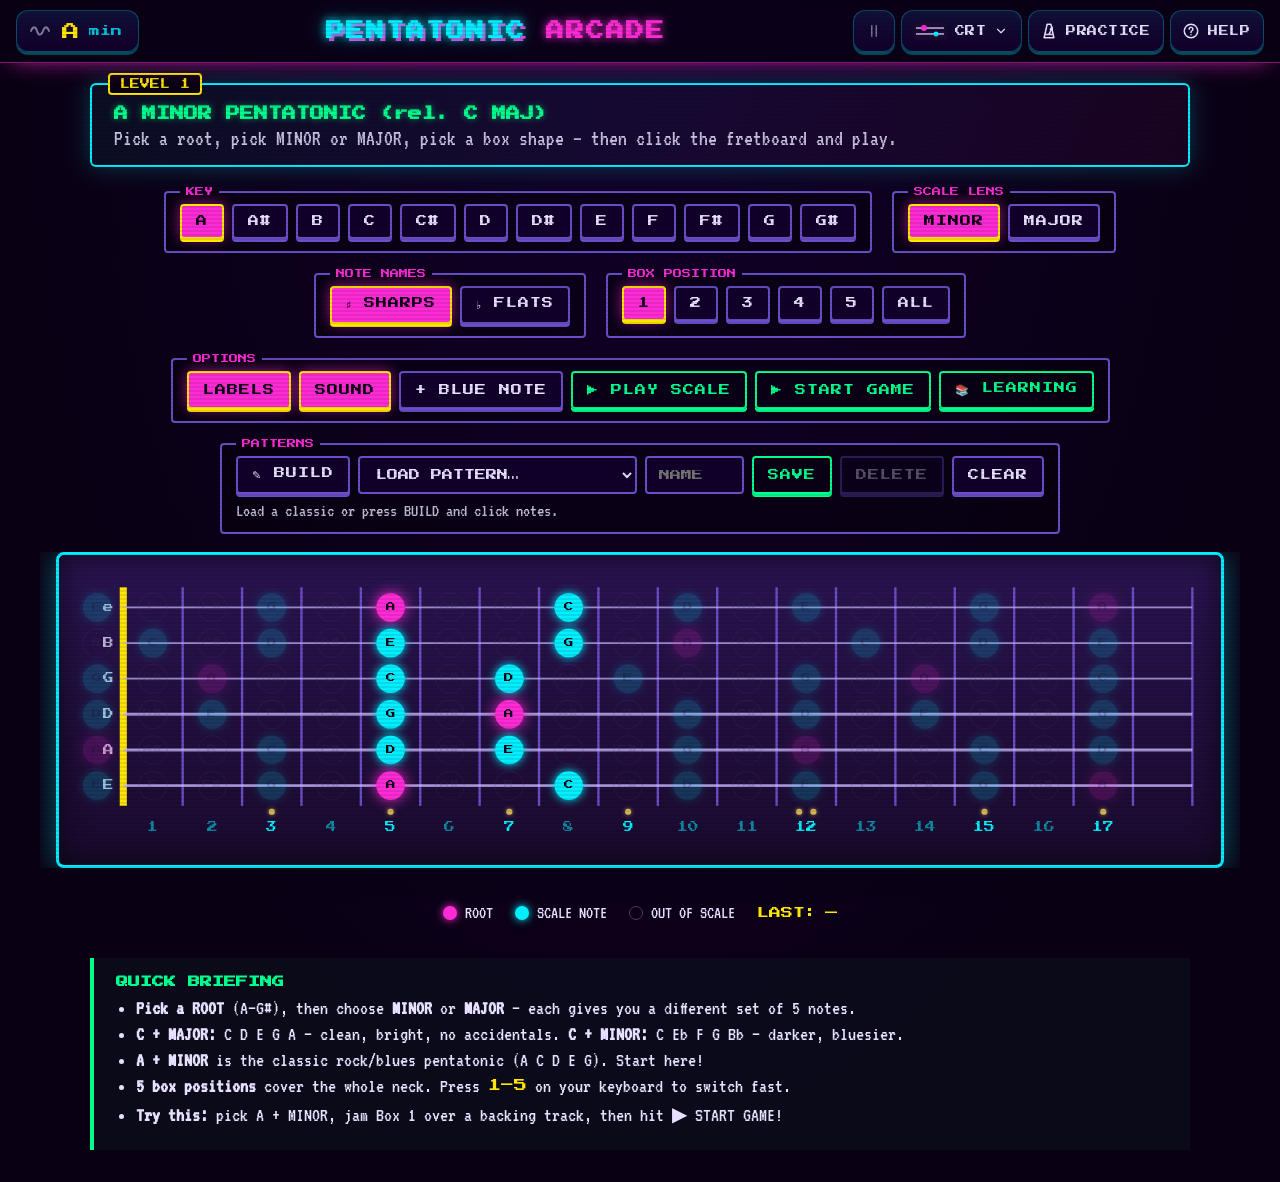
==== commit a30786db: "style: new theme fonts, keycap HUD buttons, yellow fret dots - Tropical Night uses Fredoka + Nunito," ====
--- a/index.html
+++ b/index.html
@@ -6,7 +6,7 @@
 <title>PENTATONIC ARCADE</title>
 <link rel="preconnect" href="https://fonts.googleapis.com" />
 <link rel="preconnect" href="https://fonts.gstatic.com" crossorigin />
-<link href="https://fonts.googleapis.com/css2?family=Press+Start+2P&family=VT323&family=JetBrains+Mono:wght@400;700&display=swap" rel="stylesheet" />
+<link href="https://fonts.googleapis.com/css2?family=Press+Start+2P&family=VT323&family=JetBrains+Mono:wght@400;700&family=Fredoka:wght@500;600&family=Nunito:wght@500;700&family=Chakra+Petch:wght@500;600&family=IBM+Plex+Sans:wght@400;500&display=swap" rel="stylesheet" />
 <link rel="icon" type="image/svg+xml" href="data:image/svg+xml,%3Csvg%20xmlns='http://www.w3.org/2000/svg'%20viewBox='0%200%2032%2032'%3E%3Crect%20width='32'%20height='32'%20rx='6'%20fill='%230a0014'/%3E%3Ccircle%20cx='16'%20cy='16'%20r='9'%20fill='%23ff2bd6'/%3E%3C/svg%3E" />
 <link rel="stylesheet" href="css/themes.css" />
 <link rel="stylesheet" href="css/styles.css" />
@@ -37,7 +37,7 @@
       <div class="theme-picker">
         <button class="hud-btn hud-btn--wide" id="theme-trigger" popovertarget="theme-menu" aria-haspopup="menu" aria-expanded="false" aria-label="Theme" data-tip="Theme">
           <span id="theme-swatch"><!-- JS copies the active swatch svg here --></span>
-          <span id="theme-name">CRT</span>
+          <span class="hud-label" id="theme-name">CRT</span>
           <svg class="ico ico-chev" viewBox="0 0 24 24" aria-hidden="true"><path d="M6 9l6 6 6-6"/></svg>
         </button>
         <div id="theme-menu" popover role="menu" aria-label="Theme">
@@ -64,11 +64,13 @@
         </div>
       </div>
 
-      <button class="hud-btn" id="practice-btn" aria-label="Practice Lab" data-tip="Practice Lab · P">
-        <svg class="ico" viewBox="0 0 24 24" aria-hidden="true"><path d="M7.5 21 9.5 4h5l2 17z"/><path d="M12 17l3-9"/></svg>
+      <button class="hud-btn hud-btn--wide" id="practice-btn" aria-label="Practice Lab" data-tip="Metronome + timer · P">
+        <svg class="ico" viewBox="0 0 24 24" aria-hidden="true"><path d="M9.5 3h5L18.5 21h-13z"/><path d="M6.5 16.5h11"/><path d="M12 16.5 16.5 7"/><circle cx="15.2" cy="9.8" r="1.3"/></svg>
+        <span class="hud-label">Practice</span>
       </button>
-      <button class="hud-btn" id="help-btn" aria-label="Help" data-tip="Help · ?">
+      <button class="hud-btn hud-btn--wide" id="help-btn" aria-label="Help" data-tip="Shortcuts + how-to · ?">
         <svg class="ico" viewBox="0 0 24 24" aria-hidden="true"><circle cx="12" cy="12" r="9"/><path d="M9.5 9.5a2.5 2.5 0 1 1 3.5 2.3c-.7.3-1 .9-1 1.6v.6"/><path d="M12 17h.01"/></svg>
+        <span class="hud-label">Help</span>
       </button>
     </div>
   </header>
@@ -289,10 +291,6 @@
     <button class="arc-btn" id="win-close">▶ PLAY AGAIN</button>
   </div>
 
-  <footer>
-    <span class="mono">▙▟ PRESS ANY FRET TO BEGIN ▙▟</span>
-  </footer>
-
   <script src="js/data.js"></script>
   <script src="js/audio.js"></script>
   <script src="js/drone.js"></script>
--- a/css/themes.css
+++ b/css/themes.css
@@ -9,6 +9,7 @@
   --green: #00ff8c;
   --blue-note: #1e50ff;
   --blue-rim: #8fb4ff;
+  --marker: #f4d35e; /* fret side dots: one soft yellow on every theme */
   --dim: #4a3a6a;
   --fret-wood: #1a0a2e;
   --fret-line: #6a4ec9;
@@ -34,8 +35,8 @@
   --fret-line: #0e4a44;
   --string: #4dd9c8;
   --text: #d4f5ee;
-  --font-display: 'Press Start 2P', monospace;
-  --font-body: 'Press Start 2P', monospace;
+  --font-display: 'Fredoka', sans-serif;
+  --font-body: 'Nunito', sans-serif;
   --scanline-alpha: 0.07;
   background:
     radial-gradient(ellipse 120% 60% at 20% 0%,   rgba(34, 224, 200, 0.10) 0%, transparent 55%),
@@ -59,8 +60,8 @@
   --fret-line: #1a2a4a;
   --string: #3a6080;
   --text: #cde4f8;
-  --font-display: 'Press Start 2P', monospace;
-  --font-body: 'Press Start 2P', monospace;
+  --font-display: 'Chakra Petch', sans-serif;
+  --font-body: 'IBM Plex Sans', sans-serif;
   --scanline-alpha: 0.09;
   background:
     repeating-linear-gradient(0deg,   transparent, transparent 39px, rgba(61, 214, 255, 0.03) 40px),
--- a/css/styles.css
+++ b/css/styles.css
@@ -138,7 +138,7 @@
 .fb-fret-line.nut { stroke: var(--yellow); stroke-width: 6; }
 .fb-string { stroke: var(--string); stroke-width: 1.5; opacity: 0.8; }
 .fb-string.thick { stroke-width: 2.5; }
-.fb-marker { fill: var(--string); opacity: 0.6; }
+.fb-marker { fill: var(--marker); opacity: 0.85; filter: drop-shadow(0 0 2px color-mix(in srgb, var(--marker) 70%, transparent)); }
 .fb-fretnum.mark { opacity: 1; }
 .fb-fretnum {
   fill: var(--cyan);
@@ -229,16 +229,6 @@
 .lesson ul { margin: 0; padding-left: 20px; }
 .lesson li { margin: 6px 0; }
 .mono { font-family: var(--font-display); font-size: 13px; color: var(--yellow); }
-
-footer {
-  text-align: center;
-  padding: 16px;
-  color: var(--magenta);
-  font-family: var(--font-display);
-  font-size: 10px;
-  opacity: 0.7;
-  animation: blink 2s steps(2) infinite;
-}
 
 /* ---------- Game panel ---------- */
 #game-panel {
--- a/css/hud.css
+++ b/css/hud.css
@@ -38,41 +38,43 @@
 .title .accent { color: var(--magenta); text-shadow: 0 0 8px var(--magenta); }
 body.scrolled .title { font-size: 14px; }
 
-/* ---------- Chip + rail frame (one shared look) ---------- */
+/* ---------- Keycaps: drone chip + rail buttons share one raised-key look ---------- */
+.hud { --key-line: color-mix(in srgb, var(--cyan) 30%, transparent); --key-edge: color-mix(in srgb, var(--cyan) 30%, var(--bg)); }
+.hud-rail { display: flex; align-items: center; gap: 6px; }
 .hud-chip,
-.hud-rail {
-  display: flex;
-  align-items: center;
-  border: 1px solid color-mix(in srgb, var(--cyan) 28%, transparent);
-  border-radius: 14px;
-  background: color-mix(in srgb, var(--bg-2) 70%, transparent);
-}
-.hud-chip { gap: 10px; height: 42px; padding: 0 14px; }
+.hud-btn {
+  border: 1px solid var(--key-line);
+  border-radius: 12px;
+  background: linear-gradient(180deg, color-mix(in srgb, var(--cyan) 7%, var(--bg-2)), var(--bg-2));
+  box-shadow: 0 3px 0 var(--key-edge);
+}
+.hud-chip { display: flex; align-items: center; gap: 10px; height: 42px; padding: 0 14px; }
 
 /* ---------- Root drone chip (a button; first HUD element, left edge) ---------- */
 .hud-chip.drone {
   position: relative;
   height: 42px;
-  padding: 0 14px 0 12px;
-  gap: 8px;
+  padding: 0 16px 0 12px;
+  gap: 9px;
   font: inherit;
   color: var(--text);
   cursor: pointer;
-  transition: border-color 0.15s, box-shadow 0.15s, color 0.15s;
+  transition: border-color 0.15s, box-shadow 0.15s, color 0.15s, transform 0.05s;
 }
 .hud-chip.drone:hover { border-color: var(--cyan); color: var(--cyan); }
+.hud-chip.drone:active { transform: translateY(2px); box-shadow: 0 1px 0 var(--key-edge); }
 .hud-chip.drone:focus-visible { outline: 2px solid var(--cyan); outline-offset: 2px; }
-.hud-chip.drone .ico-wave { opacity: 0.55; }
-.hud-chip.drone:disabled { opacity: 0.45; cursor: not-allowed; border-color: color-mix(in srgb, var(--cyan) 28%, transparent); color: var(--text); }
-.drone-key  { font-family: var(--font-display); font-size: 13px; color: var(--yellow); }
-.drone-lens { font-family: var(--font-display); font-size: 8px; color: var(--cyan); opacity: 0.8; }
+.hud-chip.drone .ico-wave { width: 24px; height: 24px; opacity: 0.55; }
+.hud-chip.drone:disabled { opacity: 0.45; cursor: not-allowed; border-color: var(--key-line); color: var(--text); }
+.drone-key  { font-family: var(--font-display); font-size: 17.5px; color: var(--yellow); }
+.drone-lens { font-family: var(--font-display); font-size: 11px; color: var(--cyan); opacity: 0.8; }
 /* Anchored to the chip's left edge so the bubble stays on screen */
 .hud-chip.drone[data-tip]::after { left: 0; transform: none; }
 
 /* ON: magenta ring, icon lit, wave dashes flow along the path */
 .hud-chip.drone[aria-pressed="true"] {
   border-color: var(--magenta);
-  box-shadow: 0 0 0 1px var(--magenta), 0 0 18px -4px var(--magenta);
+  box-shadow: 0 3px 0 var(--key-edge), 0 0 0 1px var(--magenta), 0 0 18px -4px var(--magenta);
 }
 .hud-chip.drone[aria-pressed="true"] .ico-wave { color: var(--magenta); opacity: 1; }
 .hud-chip.drone[aria-pressed="true"] .ico-wave path {
@@ -91,24 +93,22 @@
   align-items: center;
   justify-content: center;
   gap: 8px;
-  width: 40px;
-  height: 40px;
+  width: 42px;
+  height: 42px;
   padding: 0;
-  border: 0;
-  border-radius: 0;
-  background: transparent;
   color: var(--text);
   cursor: pointer;
-  transition: color 0.15s, background 0.15s, box-shadow 0.15s, transform 0.05s;
+  transition: color 0.15s, border-color 0.15s, box-shadow 0.15s, transform 0.05s;
 }
 .hud-btn:hover {
   color: var(--cyan);
-  background: color-mix(in srgb, var(--cyan) 12%, transparent);
-  box-shadow: inset 0 0 12px color-mix(in srgb, var(--cyan) 22%, transparent);
-}
-.hud-btn:focus-visible { outline: 2px solid var(--cyan); outline-offset: -3px; }
-.hud-btn:active { transform: translateY(1px); }
-.hud-btn--wide { width: auto; padding: 0 10px; }
+  border-color: var(--cyan);
+  box-shadow: 0 3px 0 var(--key-edge), 0 0 14px -4px var(--cyan);
+}
+.hud-btn:focus-visible { outline: 2px solid var(--cyan); outline-offset: 2px; }
+.hud-btn:active { transform: translateY(2px); box-shadow: 0 1px 0 var(--key-edge); }
+.hud-btn--wide { width: auto; padding: 0 13px 0 11px; }
+.hud-label { font-family: var(--font-display); font-size: 10px; letter-spacing: 0.5px; text-transform: uppercase; }
 
 .ico {
   width: 18px;
@@ -120,11 +120,6 @@
   stroke-linecap: round;
   stroke-linejoin: round;
 }
-
-/* Rounded outer corners and 1px dividers between rail controls */
-.hud-rail > :first-child { border-radius: 13px 0 0 13px; }
-.hud-rail > :last-child { border-radius: 0 13px 13px 0; }
-.hud-rail > * + * { border-left: 1px solid color-mix(in srgb, var(--cyan) 28%, transparent); }
 
 /* ---------- Tooltips (data-tip, never title=) ---------- */
 [data-tip]::after {
@@ -171,8 +166,8 @@
 body.is-paused #pause-btn .ico-play { display: block; color: var(--yellow); }
 body.is-paused #pause-btn { animation: pause-ring 1.4s ease-out infinite; }
 @keyframes pause-ring {
-  0% { box-shadow: inset 0 0 0 0 color-mix(in srgb, var(--yellow) 70%, transparent); }
-  70%, 100% { box-shadow: inset 0 0 0 9px transparent; }
+  0% { box-shadow: 0 3px 0 var(--key-edge), inset 0 0 0 0 color-mix(in srgb, var(--yellow) 70%, transparent); }
+  70%, 100% { box-shadow: 0 3px 0 var(--key-edge), inset 0 0 0 9px transparent; }
 }
 
 .eq { align-items: flex-end; gap: 3px; height: 18px; }
@@ -254,8 +249,10 @@
   body.scrolled .title { display: none; }
   .hud-chip.drone { height: 38px; }
   .drone-lens { display: none; }
+  .hud-rail { gap: 4px; }
   .hud-btn { width: 36px; height: 36px; }
-  .hud-btn--wide { width: auto; }
-  #theme-name { display: none; }
+  .hud-btn--wide { width: auto; padding: 0 8px; }
+  #practice-btn, #help-btn { width: 36px; padding: 0; }
+  #theme-name, .hud-label { display: none; }
   .theme-btn { font-size: 12px; }
 }
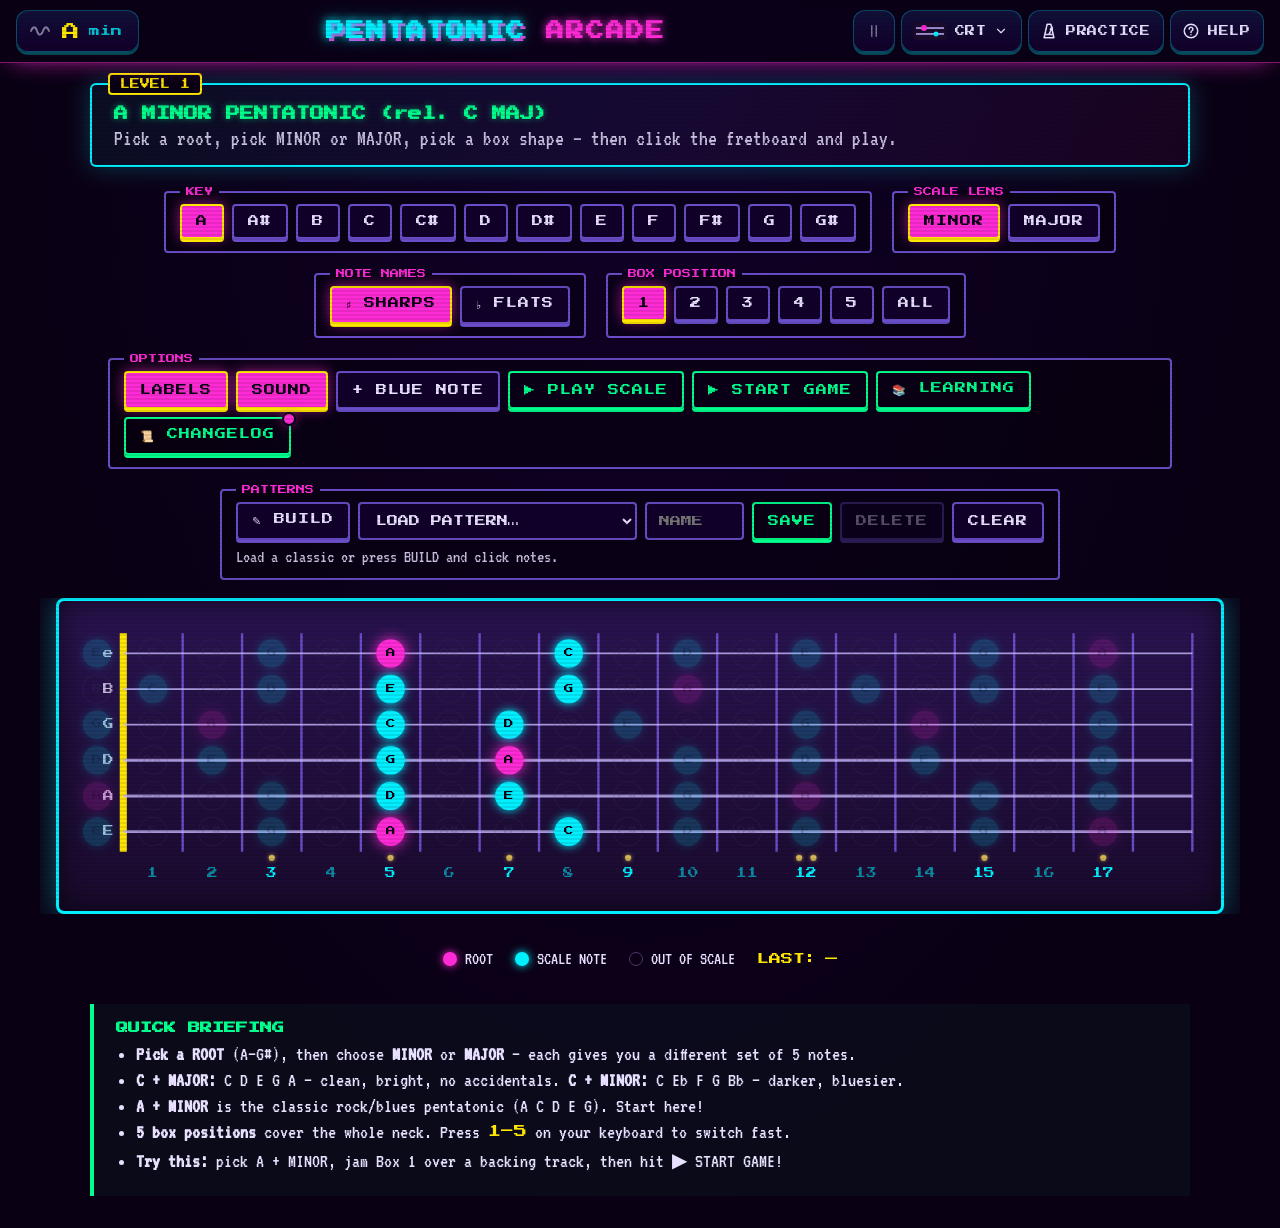
==== commit 6748a9ad: "feat: changelog popup; clean title shadow, larger note letters - New CHANGELOG button under OPTIONS " ====
--- a/index.html
+++ b/index.html
@@ -126,6 +126,7 @@
         <button class="arc-btn ghost" id="play-scale">▶ PLAY SCALE</button>
         <button class="arc-btn ghost" id="game-toggle">▶ START GAME</button>
         <button class="arc-btn ghost" id="learn-btn">📚 LEARNING</button>
+        <button class="arc-btn ghost" id="changelog-btn">📜 CHANGELOG</button>
       </div>
     </fieldset>
 
@@ -283,6 +284,15 @@
     </div>
   </div>
 
+  <!-- Changelog modal -->
+  <div id="changelog-modal" class="modal hidden" role="dialog" aria-modal="true" aria-label="Changelog">
+    <div class="modal-box">
+      <button class="modal-close" id="changelog-close" aria-label="Close">✕</button>
+      <h2>📜 CHANGELOG</h2>
+      <div id="changelog-list"><!-- rendered by JS --></div>
+    </div>
+  </div>
+
   <!-- Win screen -->
   <div id="win-screen">
     <h2>★ YOU LEARNED THE NECK ★</h2>
@@ -298,6 +308,7 @@
   <script src="js/engine.js"></script>
   <script src="js/game.js"></script>
   <script src="js/practice.js"></script>
+  <script src="js/changelog.js"></script>
   <script src="js/app.js"></script>
   <script src="js/patterns.js"></script>
   <script src="js/hud.js"></script>
--- a/css/themes.css
+++ b/css/themes.css
@@ -17,6 +17,8 @@
   --text: #e8e0ff;
   --font-display: 'Press Start 2P', monospace;
   --font-body: 'VT323', monospace;
+  --title-drop: 3px 3px 0 var(--magenta); /* offset title shadow: suits the pixel font only */
+  --note-size: 8px; /* fret-note letters */
   --scanline-alpha: 0.18;
 }
 
@@ -37,6 +39,8 @@
   --text: #d4f5ee;
   --font-display: 'Fredoka', sans-serif;
   --font-body: 'Nunito', sans-serif;
+  --title-drop: 0 0 0 transparent;
+  --note-size: 10px;
   --scanline-alpha: 0.07;
   background:
     radial-gradient(ellipse 120% 60% at 20% 0%,   rgba(34, 224, 200, 0.10) 0%, transparent 55%),
@@ -62,6 +66,8 @@
   --text: #cde4f8;
   --font-display: 'Chakra Petch', sans-serif;
   --font-body: 'IBM Plex Sans', sans-serif;
+  --title-drop: 0 0 0 transparent;
+  --note-size: 10px;
   --scanline-alpha: 0.09;
   background:
     repeating-linear-gradient(0deg,   transparent, transparent 39px, rgba(61, 214, 255, 0.03) 40px),
@@ -90,6 +96,7 @@
   --text: #e8f4fd;
   --font-display: 'JetBrains Mono', monospace;
   --font-body: 'JetBrains Mono', monospace;
+  --title-drop: 0 0 0 transparent;
   --scanline-alpha: 0.02;
   background:
     repeating-linear-gradient(0deg,  transparent, transparent 19px, rgba(0,212,255,0.055) 20px),
--- a/css/styles.css
+++ b/css/styles.css
@@ -168,7 +168,7 @@
 }
 .fb-note text {
   font-family: var(--font-display);
-  font-size: 8px;
+  font-size: var(--note-size);
   text-anchor: middle;
   pointer-events: none;
   user-select: none;
--- a/css/hud.css
+++ b/css/hud.css
@@ -32,7 +32,7 @@
   text-shadow:
     0 0 8px var(--cyan),
     0 0 18px rgba(0,240,255,0.5),
-    3px 3px 0 var(--magenta);
+    var(--title-drop);
   transition: font-size 0.2s;
 }
 .title .accent { color: var(--magenta); text-shadow: 0 0 8px var(--magenta); }
--- a/css/modals.css
+++ b/css/modals.css
@@ -153,6 +153,39 @@
 .learn-dot:hover { background: var(--text); }
 #learn-prev:disabled, #learn-next:disabled { opacity: 0.3; pointer-events: none; }
 
+/* Changelog modal */
+.cl-release { margin-bottom: 16px; }
+.cl-release h3 {
+  display: flex;
+  flex-wrap: wrap;
+  align-items: baseline;
+  gap: 8px;
+  margin: 0 0 6px;
+  padding-bottom: 4px;
+  border-bottom: 1px solid var(--fret-line);
+  font-family: var(--font-display);
+  font-size: 10px;
+  color: var(--yellow);
+}
+.cl-release time { margin-left: auto; color: var(--text); opacity: 0.6; }
+.cl-release li { font-size: 17px; line-height: 1.4; }
+.cl-release b { display: block; color: var(--cyan); }
+#changelog-btn { position: relative; }
+#changelog-btn.has-new::after {
+  content: '';
+  position: absolute;
+  top: -5px;
+  right: -5px;
+  width: 10px;
+  height: 10px;
+  border-radius: 50%;
+  background: var(--magenta);
+  box-shadow: 0 0 0 2px var(--bg), 0 0 12px var(--magenta);
+  animation: new-pulse 1.6s ease-in-out infinite;
+}
+@keyframes new-pulse { 50% { box-shadow: 0 0 0 2px var(--bg), 0 0 3px var(--magenta); } }
+@media (prefers-reduced-motion: reduce) { #changelog-btn.has-new::after { animation: none; } }
+
 /* Win screen */
 #win-screen {
   position: fixed;
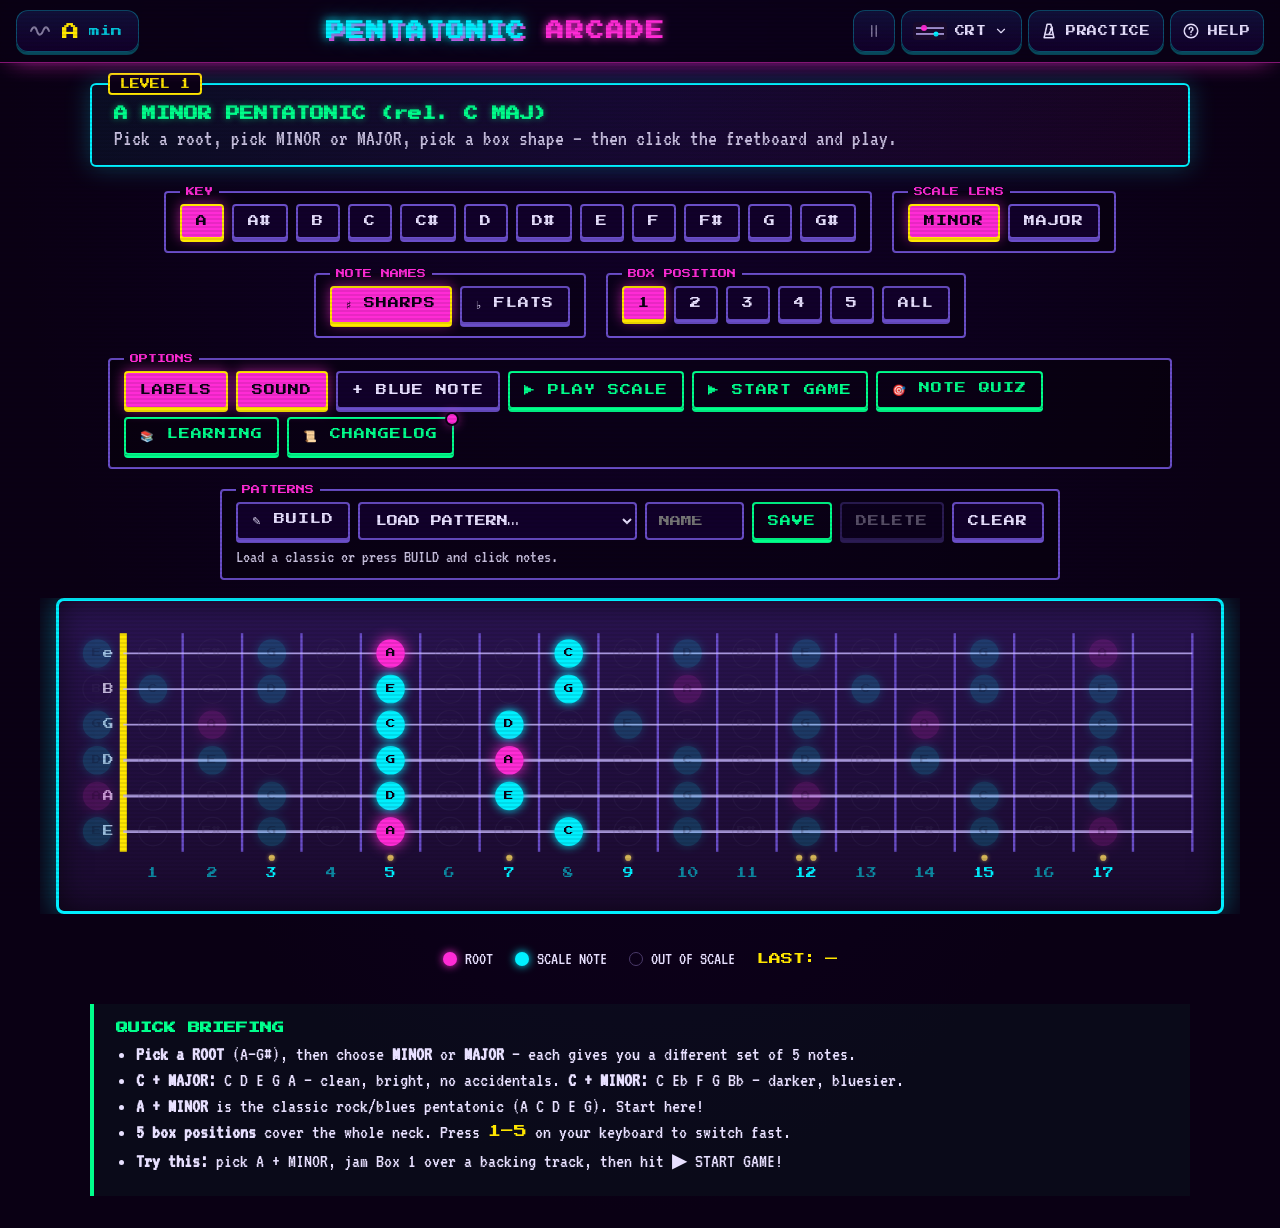
==== commit 756b1c3f: "feat: note quiz, changelog show-me spotlight, keycap help - NOTE QUIZ (button or Q): note letters hi" ====
--- a/index.html
+++ b/index.html
@@ -12,7 +12,9 @@
 <link rel="stylesheet" href="css/styles.css" />
 <link rel="stylesheet" href="css/hud.css" />
 <link rel="stylesheet" href="css/modals.css" />
+<link rel="stylesheet" href="css/changelog.css" />
 <link rel="stylesheet" href="css/features.css" />
+<link rel="stylesheet" href="css/quiz.css" />
 </head>
 <body>
 <script>/* early theme — avoids CRT flash before app.js loads; must sit inside <body> (document.body is null in <head>) */
@@ -125,6 +127,7 @@
         <button class="arc-btn toggle" data-toggle="blues" aria-pressed="false">+ BLUE NOTE</button>
         <button class="arc-btn ghost" id="play-scale">▶ PLAY SCALE</button>
         <button class="arc-btn ghost" id="game-toggle">▶ START GAME</button>
+        <button class="arc-btn ghost" id="quiz-btn" aria-pressed="false">🎯 NOTE QUIZ</button>
         <button class="arc-btn ghost" id="learn-btn">📚 LEARNING</button>
         <button class="arc-btn ghost" id="changelog-btn">📜 CHANGELOG</button>
       </div>
@@ -158,6 +161,20 @@
     <div id="fretboard" aria-label="Interactive guitar fretboard"></div>
   </section>
 
+  <section id="quiz-dock" class="quiz-dock" hidden aria-label="Note quiz">
+    <button class="modal-close" id="quiz-close" aria-label="Close quiz">✕</button>
+    <div class="quiz-head">
+      <p class="quiz-prompt" id="quiz-prompt" aria-live="polite">Name the glowing note</p>
+      <div class="quiz-stats">
+        <span>SCORE <b id="quiz-score">0/0</b></span>
+        <span>STREAK <b id="quiz-streak">0</b></span>
+        <span>BEST <b id="quiz-best">0</b></span>
+      </div>
+    </div>
+    <div class="quiz-keys" id="quiz-keys"><!-- rendered by quiz.js --></div>
+    <p class="quiz-hint">Click a key or type the letter · Shift + letter adds ♯ (♭ in flats) · Q or Esc to stop</p>
+  </section>
+
   <section class="legend">
     <div class="legend-item"><span class="dot root"></span> ROOT</div>
     <div class="legend-item"><span class="dot note"></span> SCALE NOTE</div>
@@ -182,15 +199,19 @@
     <div class="modal-box">
       <button class="modal-close" id="help-close" aria-label="Close">✕</button>
       <h2>⌨️ KEYBOARD SHORTCUTS</h2>
-      <ul>
-        <li><span class="kbd">1</span>–<span class="kbd">5</span> → select box position</li>
-        <li><span class="kbd">0</span> → show ALL positions</li>
-        <li><span class="kbd">?</span> → toggle this help</li>
-        <li><span class="kbd">P</span> → toggle Practice Lab</li>
-        <li><span class="kbd">Space</span> or <span class="kbd">K</span> → pause / resume everything playing</li>
-        <li><span class="kbd">D</span> → root drone on / off</li>
-        <li><span class="kbd">Esc</span> → close any panel</li>
-      </ul>
+      <dl class="keymap">
+        <div><dt><kbd>1</kbd><i>–</i><kbd>5</kbd></dt><dd>Box position</dd></div>
+        <div><dt><kbd>0</kbd></dt><dd>All positions</dd></div>
+        <div><dt><kbd class="wide">Space</kbd><i>or</i><kbd>K</kbd></dt><dd>Pause / resume</dd></div>
+        <div><dt><kbd>D</kbd></dt><dd>Root drone</dd></div>
+        <div><dt><kbd>Q</kbd></dt><dd>Note quiz</dd></div>
+        <div><dt><kbd>P</kbd></dt><dd>Practice Lab</dd></div>
+        <div><dt><kbd>L</kbd></dt><dd>Learning</dd></div>
+        <div><dt><kbd>C</kbd></dt><dd>Changelog</dd></div>
+        <div><dt><kbd>?</kbd></dt><dd>This help</dd></div>
+        <div><dt><kbd class="wide">Esc</kbd></dt><dd>Close any panel</dd></div>
+      </dl>
+      <p class="keymap-note">In the note quiz, <kbd>A</kbd>–<kbd>G</kbd> answer instead (<kbd class="wide">Shift</kbd> adds ♯, or ♭ in flats).</p>
       <h2>🎸 HOW TO USE</h2>
       <ul>
         <li>Pick a <b>ROOT</b> from the 12 key buttons (A–G#). That's your tonal center.</li>
@@ -202,6 +223,7 @@
         <li><b>♯ / ♭</b> switches every note name between sharps and flats.</li>
         <li><b>PATTERNS:</b> press BUILD and click notes to draw your own shape (numbers = play order), save it by name, or load a classic. Patterns follow the key.</li>
         <li>The <b>drone</b> button (top left) holds the key's root and fifth so you can hear how each note sounds against it.</li>
+        <li><b>🎯 NOTE QUIZ</b> hides the note names and makes one note glow. Name it on the mini piano or type the letter.</li>
       </ul>
       <h2>🎨 THEMES</h2>
       <p>Pick a theme from the swatch menu at the top right: CRT · 🌴 Tropical Night · 🛰️ Mission Control · 📐 Blueprint. Your choice is saved.</p>
@@ -311,6 +333,7 @@
   <script src="js/changelog.js"></script>
   <script src="js/app.js"></script>
   <script src="js/patterns.js"></script>
+  <script src="js/quiz.js"></script>
   <script src="js/hud.js"></script>
 </body>
 </html>
--- a/css/modals.css
+++ b/css/modals.css
@@ -1,4 +1,4 @@
-/* Overlay dialogs: modal shell, Practice Lab, Learning lessons, win screen. */
+/* Overlay dialogs: modal shell, help keycaps, Practice Lab, Learning lessons, win screen. */
 /* ---------- Modals ---------- */
 .modal {
   position: fixed;
@@ -55,6 +55,50 @@
   color: var(--yellow);
 }
 
+/* Help shortcuts: keycap tiles; hovering a tile presses its keys */
+.keymap {
+  display: grid;
+  grid-template-columns: repeat(2, minmax(0, 1fr));
+  gap: 8px;
+  margin: 0 0 10px;
+}
+.keymap > div {
+  display: flex;
+  align-items: center;
+  gap: 12px;
+  padding: 8px 10px;
+  border: 1px solid color-mix(in srgb, var(--fret-line) 70%, transparent);
+  border-radius: 8px;
+  background: color-mix(in srgb, var(--bg) 55%, transparent);
+  transition: border-color 0.15s, background 0.15s;
+}
+.keymap > div:hover { border-color: var(--cyan); background: color-mix(in srgb, var(--cyan) 7%, transparent); }
+.keymap dt { display: flex; align-items: center; gap: 5px; flex: none; }
+.keymap dt i { font-style: normal; font-size: 14px; opacity: 0.55; }
+.keymap dd { margin: 0; font-size: 17px; line-height: 1.2; }
+.keymap kbd, .keymap-note kbd {
+  display: inline-flex;
+  align-items: center;
+  justify-content: center;
+  min-width: 26px;
+  height: 26px;
+  padding: 0 7px;
+  border: 1px solid var(--fret-line);
+  border-bottom-width: 3px;
+  border-radius: 5px;
+  background: linear-gradient(180deg, var(--bg-2), var(--bg));
+  color: var(--yellow);
+  font-family: var(--font-display);
+  font-size: 10px;
+  box-shadow: 0 2px 0 rgba(0,0,0,0.45);
+  transition: transform 0.08s, border-bottom-width 0.08s, box-shadow 0.08s;
+}
+.keymap kbd.wide, .keymap-note kbd.wide { min-width: 52px; font-size: 8px; }
+.keymap > div:hover kbd { transform: translateY(2px); border-bottom-width: 1px; box-shadow: 0 0 10px color-mix(in srgb, var(--yellow) 35%, transparent); }
+.keymap-note { font-size: 16px; opacity: 0.8; }
+.keymap-note kbd { min-width: 20px; height: 20px; padding: 0 5px; font-size: 8px; border-bottom-width: 2px; vertical-align: 1px; }
+@media (max-width: 480px) { .keymap { grid-template-columns: 1fr; } }
+
 /* ---------- Practice Lab ---------- */
 .practice-section { margin-bottom: 18px; }
 .practice-section h3 {
@@ -153,39 +197,6 @@
 .learn-dot:hover { background: var(--text); }
 #learn-prev:disabled, #learn-next:disabled { opacity: 0.3; pointer-events: none; }
 
-/* Changelog modal */
-.cl-release { margin-bottom: 16px; }
-.cl-release h3 {
-  display: flex;
-  flex-wrap: wrap;
-  align-items: baseline;
-  gap: 8px;
-  margin: 0 0 6px;
-  padding-bottom: 4px;
-  border-bottom: 1px solid var(--fret-line);
-  font-family: var(--font-display);
-  font-size: 10px;
-  color: var(--yellow);
-}
-.cl-release time { margin-left: auto; color: var(--text); opacity: 0.6; }
-.cl-release li { font-size: 17px; line-height: 1.4; }
-.cl-release b { display: block; color: var(--cyan); }
-#changelog-btn { position: relative; }
-#changelog-btn.has-new::after {
-  content: '';
-  position: absolute;
-  top: -5px;
-  right: -5px;
-  width: 10px;
-  height: 10px;
-  border-radius: 50%;
-  background: var(--magenta);
-  box-shadow: 0 0 0 2px var(--bg), 0 0 12px var(--magenta);
-  animation: new-pulse 1.6s ease-in-out infinite;
-}
-@keyframes new-pulse { 50% { box-shadow: 0 0 0 2px var(--bg), 0 0 3px var(--magenta); } }
-@media (prefers-reduced-motion: reduce) { #changelog-btn.has-new::after { animation: none; } }
-
 /* Win screen */
 #win-screen {
   position: fixed;
--- a/css/changelog.css
+++ b/css/changelog.css
@@ -0,0 +1,112 @@
+/* Changelog list, new-release dot, show-me rows and the spotlight cut-out. */
+.cl-release { margin-bottom: 16px; }
+.cl-release h3 {
+  display: flex;
+  flex-wrap: wrap;
+  align-items: baseline;
+  gap: 8px;
+  margin: 0 0 6px;
+  padding-bottom: 4px;
+  border-bottom: 1px solid var(--fret-line);
+  font-family: var(--font-display);
+  font-size: 10px;
+  color: var(--yellow);
+}
+.cl-release time { margin-left: auto; color: var(--text); opacity: 0.6; }
+.cl-release ul { list-style: none; padding-left: 0; }
+.cl-release li { margin: 2px 0; font-size: 17px; line-height: 1.4; }
+.cl-release li:not(:has(.cl-item)), .cl-item { padding: 6px 36px 6px 10px; }
+.cl-release b { display: block; color: var(--cyan); }
+/* A change with a selector is a "show me" row; the crosshair hints it points somewhere */
+.cl-item {
+  position: relative;
+  display: block;
+  width: 100%;
+  border: 0;
+  border-radius: 6px;
+  background: none;
+  color: inherit;
+  font: inherit;
+  text-align: left;
+  cursor: pointer;
+  transition: background 0.15s;
+}
+.cl-item:hover, .cl-item:focus-visible { background: color-mix(in srgb, var(--cyan) 10%, transparent); outline: none; }
+.cl-item:focus-visible { box-shadow: inset 0 0 0 1px var(--cyan); }
+.cl-go {
+  position: absolute;
+  right: 10px;
+  top: 50%;
+  width: 16px;
+  height: 16px;
+  margin-top: -8px;
+  border-radius: 50%;
+  border: 2px solid var(--yellow);
+  background: radial-gradient(circle, var(--yellow) 0 2px, transparent 2.5px);
+  opacity: 0.3;
+  transition: opacity 0.15s, transform 0.3s;
+}
+.cl-item:hover .cl-go, .cl-item:focus-visible .cl-go { opacity: 1; transform: rotate(90deg) scale(1.15); }
+
+/* Spotlight cut-out: one giant shadow dims the page, leaving a lit hole around the control */
+#spotlight {
+  position: fixed;
+  z-index: 1500;
+  pointer-events: none;
+  border-radius: 10px;
+  opacity: 0;
+  box-shadow: 0 0 0 200vmax rgba(0,0,0,0.62), 0 0 0 2px var(--yellow), 0 0 28px 6px color-mix(in srgb, var(--yellow) 50%, transparent);
+}
+#spotlight.on { animation: spot-in 2.8s ease forwards; }
+#spotlight::before {
+  content: '';
+  position: absolute;
+  inset: -2px;
+  border: 2px solid var(--yellow);
+  border-radius: inherit;
+  opacity: 0;
+}
+#spotlight.on::before { animation: spot-ring 0.9s ease-out 0.45s 2; }
+#spotlight::after {
+  content: attr(data-label);
+  position: absolute;
+  top: calc(100% + 12px);
+  left: 50%;
+  transform: translateX(-50%);
+  white-space: nowrap;
+  padding: 6px 10px;
+  border-radius: 4px;
+  background: var(--yellow);
+  color: var(--bg);
+  font-family: var(--font-display);
+  font-size: 10px;
+  letter-spacing: 1px;
+  box-shadow: 0 0 18px color-mix(in srgb, var(--yellow) 60%, transparent);
+}
+@keyframes spot-in {
+  0%   { opacity: 0; transform: scale(1.5); }
+  14%  { opacity: 1; transform: scale(1); }
+  85%  { opacity: 1; }
+  100% { opacity: 0; }
+}
+@keyframes spot-ring { from { opacity: 1; transform: scale(1); } to { opacity: 0; transform: scale(1.35); } }
+@media (prefers-reduced-motion: reduce) {
+  #spotlight.on { animation: spot-fade 2.8s linear forwards; }
+  #spotlight.on::before { animation: none; }
+}
+@keyframes spot-fade { 0%, 85% { opacity: 1; } 100% { opacity: 0; } }
+#changelog-btn { position: relative; }
+#changelog-btn.has-new::after {
+  content: '';
+  position: absolute;
+  top: -5px;
+  right: -5px;
+  width: 10px;
+  height: 10px;
+  border-radius: 50%;
+  background: var(--magenta);
+  box-shadow: 0 0 0 2px var(--bg), 0 0 12px var(--magenta);
+  animation: new-pulse 1.6s ease-in-out infinite;
+}
+@keyframes new-pulse { 50% { box-shadow: 0 0 0 2px var(--bg), 0 0 3px var(--magenta); } }
+@media (prefers-reduced-motion: reduce) { #changelog-btn.has-new::after { animation: none; } }
--- a/css/quiz.css
+++ b/css/quiz.css
@@ -0,0 +1,179 @@
+/* NOTE QUIZ: hidden note letters, target reticle, piano answer dock. */
+
+/* ---------- Board in quiz mode ---------- */
+body.quiz-on .fb-note text { visibility: hidden; }
+body.quiz-on .fb-note.quiz-reveal text { visibility: visible; }
+body.quiz-on .fb-note:not(.quiz-target) { opacity: 0.45; }   /* context stays, the target pops */
+
+/* !important beats the per-note colour rules (root, blue, chromatic) so every target looks alike */
+body.quiz-on .fb-note.quiz-target circle:not(.quiz-reticle) {
+  fill: var(--text) !important;
+  stroke: none !important;
+  filter: drop-shadow(0 0 6px var(--yellow)) !important;
+  transform-box: fill-box;
+  transform-origin: center;
+  r: 14;
+  animation: quiz-breathe 1.6s ease-in-out infinite;
+}
+.fb-note.quiz-target text { fill: var(--bg); }   /* dark letter on the light target, once revealed */
+
+/* Rotating ring; !important beats the blue and chromatic circle rules that also match it */
+body.quiz-on .fb-note.quiz-target .quiz-reticle {
+  fill: none !important;
+  stroke: var(--yellow) !important;
+  stroke-opacity: 1;
+  stroke-width: 2;
+  stroke-dasharray: 5 4 !important;
+  filter: none !important;
+  pointer-events: none;
+  transform-box: fill-box;
+  transform-origin: center;
+  animation: quiz-spin 3.2s linear infinite;
+}
+
+@keyframes quiz-spin { to { transform: rotate(360deg); } }
+@keyframes quiz-breathe {
+  0%, 100% { transform: scale(1); }
+  50%      { transform: scale(1.08); }
+}
+
+/* ---------- Dock ---------- */
+.quiz-dock {
+  position: relative;
+  max-width: 720px;
+  margin: -8px auto 24px;
+  padding: 18px 22px 14px;
+  background: var(--bg-2);
+  border: 1px solid var(--fret-line);
+  border-radius: 12px;
+  box-shadow: 0 18px 40px color-mix(in srgb, var(--bg) 70%, transparent),
+              0 0 0 1px color-mix(in srgb, var(--text) 3%, transparent) inset;
+  animation: quiz-rise .28s ease-out;
+}
+.quiz-dock[hidden] { display: none; }
+.quiz-dock::before {
+  content: '';
+  position: absolute;
+  top: 0; left: 12px; right: 12px;
+  height: 2px;
+  border-radius: 2px;
+  background: linear-gradient(90deg, var(--magenta), var(--cyan));
+}
+@keyframes quiz-rise {
+  from { opacity: 0; transform: translateY(10px); }
+  to   { opacity: 1; transform: none; }
+}
+
+.quiz-head {
+  display: flex;
+  flex-wrap: wrap;
+  justify-content: space-between;
+  align-items: baseline;
+  gap: 12px;
+  margin-bottom: 14px;
+  padding-right: 28px;   /* room for the ✕ */
+}
+.quiz-prompt {
+  margin: 0;
+  font-family: var(--font-display);
+  font-size: 12px;
+  color: var(--yellow);
+  letter-spacing: 1px;
+}
+.quiz-stats {
+  display: flex;
+  gap: 16px;
+  font-family: var(--font-body);
+  font-size: 18px;
+  color: var(--text);
+  opacity: .85;
+}
+.quiz-stats b { display: inline-block; color: var(--cyan); font-weight: inherit; }
+#quiz-streak.bump { animation: quiz-bump .35s ease-out; }
+@keyframes quiz-bump {
+  0%   { transform: scale(1); }
+  40%  { transform: scale(1.5); color: var(--green); }
+  100% { transform: scale(1); }
+}
+
+/* ---------- Mini piano ---------- */
+.quiz-keys {
+  position: relative;
+  display: grid;
+  grid-template-columns: repeat(7, 1fr);
+  gap: 4px;
+  height: 128px;
+  user-select: none;
+}
+.pk {
+  padding: 0 0 10px;
+  margin: 0;
+  border: 0;
+  display: flex;
+  align-items: flex-end;
+  justify-content: center;
+  font-family: var(--font-display);
+  font-size: 10px;
+  cursor: pointer;
+  transition: transform .06s, box-shadow .15s, background .15s;
+}
+.pk.white {
+  background: linear-gradient(180deg, var(--text) 0%, color-mix(in srgb, var(--text) 82%, var(--bg)) 100%);
+  color: var(--bg);
+  border-radius: 0 0 7px 7px;
+  box-shadow: inset 0 -6px 0 color-mix(in srgb, var(--bg) 18%, transparent), 0 3px 0 var(--fret-line);
+}
+/* Gap-corrected: boundary i of the 7 white columns sits at i * (100% + gap) / 7 */
+.pk.black {
+  position: absolute;
+  top: 0;
+  z-index: 1;
+  width: 9%;
+  height: 60%;
+  left: calc(var(--slot) * (100% + 4px) / 7);
+  transform: translateX(-50%);
+  padding-bottom: 8px;
+  font-size: 8px;
+  background: linear-gradient(180deg, var(--bg-2), var(--bg));
+  color: var(--text);
+  border: 1px solid var(--fret-line);
+  border-top: 0;
+  border-radius: 0 0 6px 6px;
+  box-shadow: 0 4px 0 color-mix(in srgb, var(--bg) 50%, transparent);
+}
+.pk.white:hover { filter: brightness(1.06); }
+.pk.black:hover { border-color: var(--cyan); }
+.pk:active { transform: translateY(2px); }
+.pk.black:active { transform: translateX(-50%) translateY(2px); }
+.pk:focus-visible { outline: 2px solid var(--cyan); outline-offset: 2px; }
+
+/* Feedback states come last so they beat the key shapes above */
+.pk.right { background: var(--green); color: var(--bg); box-shadow: 0 0 18px var(--green); }
+.pk.wrong { background: #ff3030; color: var(--bg); animation: quiz-shake .3s; }
+.pk.reveal { box-shadow: 0 0 0 3px var(--green), 0 0 16px var(--green); }
+@keyframes quiz-shake {
+  20%, 60% { translate: -4px 0; }
+  40%, 80% { translate: 4px 0; }
+}
+
+.quiz-hint {
+  margin: 12px 0 0;
+  text-align: center;
+  font-family: var(--font-body);
+  font-size: 15px;
+  color: var(--text);
+  opacity: .55;
+}
+
+@media (max-width: 700px) {
+  .quiz-dock { margin: 0 12px 20px; padding: 14px; }
+  .quiz-keys { height: 104px; }
+  .quiz-stats { font-size: 16px; }
+  .quiz-hint { display: none; }
+}
+
+@media (prefers-reduced-motion: reduce) {
+  body.quiz-on .fb-note.quiz-target .quiz-reticle,
+  body.quiz-on .fb-note.quiz-target circle:not(.quiz-reticle) { animation: none; }
+  .quiz-dock, #quiz-streak.bump, .pk.wrong { animation: none; }
+}
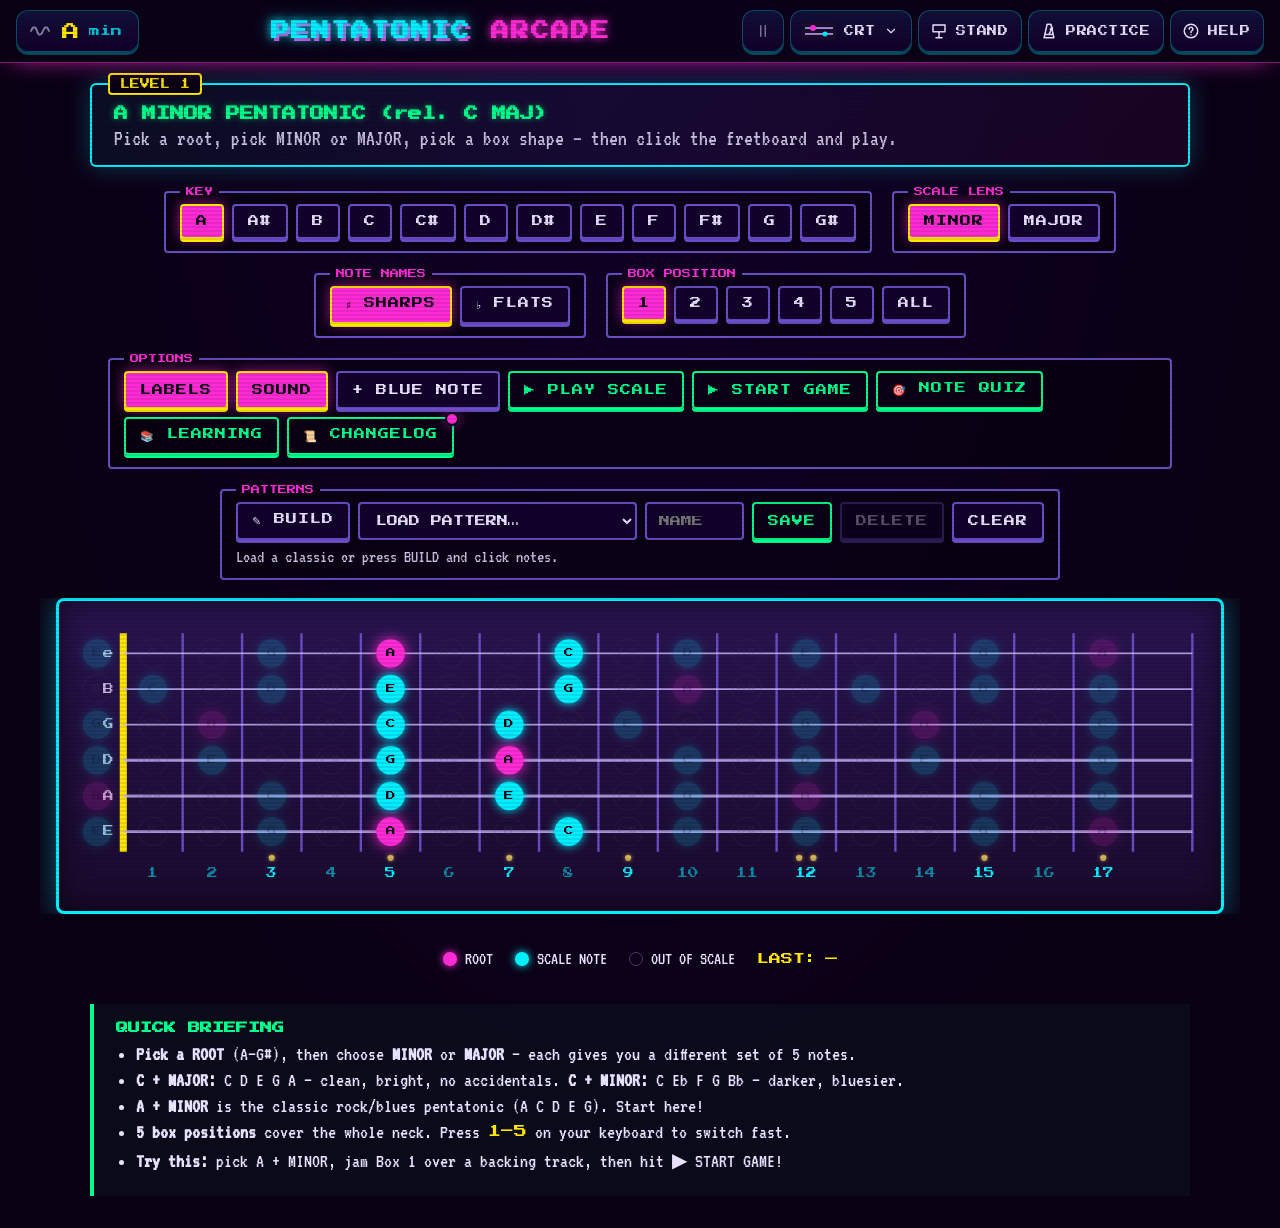
==== commit dc8306a4: "feat: STAND mode for iPad, WALK quiz order, Home Screen app - STAND (top bar or M): the neck zooms i" ====
--- a/index.html
+++ b/index.html
@@ -1,6 +1,12 @@
 <!DOCTYPE html>
 <html lang="en">
 <head>
+<!-- ---
+purpose: app shell: HUD, controls, fretboard, quiz dock, help/practice/learn/changelog modals
+exports: none (markup; ids and classes used by js/*.js and css/*.css)
+depends: css/*.css (ordered in head), js/*.js (ordered at end of body)
+gotcha: the early-theme inline script must stay inside body (document.body is null in head)
+--- -->
 <meta charset="UTF-8" />
 <meta name="viewport" content="width=device-width, initial-scale=1.0" />
 <title>PENTATONIC ARCADE</title>
@@ -8,6 +14,13 @@
 <link rel="preconnect" href="https://fonts.gstatic.com" crossorigin />
 <link href="https://fonts.googleapis.com/css2?family=Press+Start+2P&family=VT323&family=JetBrains+Mono:wght@400;700&family=Fredoka:wght@500;600&family=Nunito:wght@500;700&family=Chakra+Petch:wght@500;600&family=IBM+Plex+Sans:wght@400;500&display=swap" rel="stylesheet" />
 <link rel="icon" type="image/svg+xml" href="data:image/svg+xml,%3Csvg%20xmlns='http://www.w3.org/2000/svg'%20viewBox='0%200%2032%2032'%3E%3Crect%20width='32'%20height='32'%20rx='6'%20fill='%230a0014'/%3E%3Ccircle%20cx='16'%20cy='16'%20r='9'%20fill='%23ff2bd6'/%3E%3C/svg%3E" />
+<link rel="manifest" href="manifest.webmanifest" />
+<link rel="apple-touch-icon" href="icons/icon-180.png" />
+<meta name="theme-color" content="#0a0014" />
+<meta name="apple-mobile-web-app-capable" content="yes" />
+<meta name="mobile-web-app-capable" content="yes" />
+<meta name="apple-mobile-web-app-status-bar-style" content="black" />
+<meta name="apple-mobile-web-app-title" content="Pentatonic" />
 <link rel="stylesheet" href="css/themes.css" />
 <link rel="stylesheet" href="css/styles.css" />
 <link rel="stylesheet" href="css/hud.css" />
@@ -15,6 +28,9 @@
 <link rel="stylesheet" href="css/changelog.css" />
 <link rel="stylesheet" href="css/features.css" />
 <link rel="stylesheet" href="css/quiz.css" />
+<link rel="stylesheet" href="css/quiz-cue.css" />
+<link rel="stylesheet" href="css/quiz-piano.css" />
+<link rel="stylesheet" href="css/stand.css" />
 </head>
 <body>
 <script>/* early theme — avoids CRT flash before app.js loads; must sit inside <body> (document.body is null in <head>) */
@@ -66,6 +82,7 @@
         </div>
       </div>
 
+      <button class="hud-btn hud-btn--wide" id="stand-btn" aria-pressed="false" aria-label="Stand mode" data-tip="Big neck + quiz for a music stand · M"><svg class="ico" viewBox="0 0 24 24" aria-hidden="true"><path d="M4 4h16v9H4z"/><path d="M12 13v8M8 21h8"/></svg><span class="hud-label">Stand</span></button>
       <button class="hud-btn hud-btn--wide" id="practice-btn" aria-label="Practice Lab" data-tip="Metronome + timer · P">
         <svg class="ico" viewBox="0 0 24 24" aria-hidden="true"><path d="M9.5 3h5L18.5 21h-13z"/><path d="M6.5 16.5h11"/><path d="M12 16.5 16.5 7"/><circle cx="15.2" cy="9.8" r="1.3"/></svg>
         <span class="hud-label">Practice</span>
@@ -157,6 +174,19 @@
     <div class="game-stat">BEST <span id="game-best">0</span></div>
   </div>
 
+  <nav id="stand-bar" class="stand-bar" aria-label="Stand mode">
+    <div class="stand-group">
+      <button class="arc-btn stand-step" id="stand-key-prev" aria-label="Previous key">‹</button>
+      <span class="stand-label" id="stand-key">A min</span>
+      <button class="arc-btn stand-step" id="stand-key-next" aria-label="Next key">›</button>
+    </div>
+    <div class="stand-group">
+      <button class="arc-btn stand-step" id="stand-box-prev" aria-label="Previous box">‹</button>
+      <span class="stand-label" id="stand-box">BOX 1</span>
+      <button class="arc-btn stand-step" id="stand-box-next" aria-label="Next box">›</button>
+    </div>
+    <button class="arc-btn ghost" id="stand-exit">✕ EXIT STAND</button>
+  </nav>
   <section class="fretboard-wrap">
     <div id="fretboard" aria-label="Interactive guitar fretboard"></div>
   </section>
@@ -164,15 +194,27 @@
   <section id="quiz-dock" class="quiz-dock" hidden aria-label="Note quiz">
     <button class="modal-close" id="quiz-close" aria-label="Close quiz">✕</button>
     <div class="quiz-head">
-      <p class="quiz-prompt" id="quiz-prompt" aria-live="polite">Name the glowing note</p>
+      <div class="quiz-mode" role="group" aria-label="Quiz mode">
+        <button class="qm active" data-qmode="see" aria-pressed="true">👁 SEE IT</button>
+        <button class="qm" data-qmode="hear" aria-pressed="false">👂 HEAR IT</button>
+        <button class="qm" data-qmode="play" aria-pressed="false">🎸 PLAY IT</button>
+      </div>
+      <button class="qm-order" id="quiz-order" aria-pressed="false" data-tip="Random notes from the board">🔀 RANDOM</button>
       <div class="quiz-stats">
         <span>SCORE <b id="quiz-score">0/0</b></span>
         <span>STREAK <b id="quiz-streak">0</b></span>
         <span>BEST <b id="quiz-best">0</b></span>
       </div>
     </div>
-    <div class="quiz-keys" id="quiz-keys"><!-- rendered by quiz.js --></div>
-    <p class="quiz-hint">Click a key or type the letter · Shift + letter adds ♯ (♭ in flats) · Q or Esc to stop</p>
+    <div class="quiz-cue">
+      <span class="quiz-wave" id="quiz-wave" aria-hidden="true"><i></i><i></i><i></i><i></i><i></i></span>
+      <p class="quiz-prompt" id="quiz-prompt" aria-live="polite">Name the glowing note</p>
+      <span class="quiz-interval" id="quiz-interval" aria-live="polite"></span>
+      <button class="arc-btn ghost quiz-replay" id="quiz-replay" hidden>🔊 REPLAY</button>
+      <span class="quiz-heard" id="quiz-heard" aria-live="polite"></span>
+    </div>
+    <div class="quiz-keys" id="quiz-keys"><!-- rendered by quiz-piano.js --></div>
+    <p class="quiz-hint">Click a key or play it on your keyboard: A W S E D F T G Y H U J · PLAY IT listens to your guitar · R replays in HEAR IT · Q or Esc stops</p>
   </section>
 
   <section class="legend">
@@ -205,13 +247,15 @@
         <div><dt><kbd class="wide">Space</kbd><i>or</i><kbd>K</kbd></dt><dd>Pause / resume</dd></div>
         <div><dt><kbd>D</kbd></dt><dd>Root drone</dd></div>
         <div><dt><kbd>Q</kbd></dt><dd>Note quiz</dd></div>
+        <div><dt><kbd>M</kbd></dt><dd>Stand mode</dd></div>
+        <div><dt><kbd>←</kbd><i>/</i><kbd>→</kbd></dt><dd>Box (stand mode)</dd></div>
         <div><dt><kbd>P</kbd></dt><dd>Practice Lab</dd></div>
         <div><dt><kbd>L</kbd></dt><dd>Learning</dd></div>
         <div><dt><kbd>C</kbd></dt><dd>Changelog</dd></div>
         <div><dt><kbd>?</kbd></dt><dd>This help</dd></div>
         <div><dt><kbd class="wide">Esc</kbd></dt><dd>Close any panel</dd></div>
       </dl>
-      <p class="keymap-note">In the note quiz, <kbd>A</kbd>–<kbd>G</kbd> answer instead (<kbd class="wide">Shift</kbd> adds ♯, or ♭ in flats).</p>
+      <p class="keymap-note">In the note quiz your keyboard is a piano: <kbd>A</kbd> <kbd>S</kbd> <kbd>D</kbd> <kbd>F</kbd> <kbd>G</kbd> <kbd>H</kbd> <kbd>J</kbd> are the white keys, <kbd>W</kbd> <kbd>E</kbd> <kbd>T</kbd> <kbd>Y</kbd> <kbd>U</kbd> the black ones, and <kbd>R</kbd> replays in HEAR IT.</p>
       <h2>🎸 HOW TO USE</h2>
       <ul>
         <li>Pick a <b>ROOT</b> from the 12 key buttons (A–G#). That's your tonal center.</li>
@@ -223,7 +267,8 @@
         <li><b>♯ / ♭</b> switches every note name between sharps and flats.</li>
         <li><b>PATTERNS:</b> press BUILD and click notes to draw your own shape (numbers = play order), save it by name, or load a classic. Patterns follow the key.</li>
         <li>The <b>drone</b> button (top left) holds the key's root and fifth so you can hear how each note sounds against it.</li>
-        <li><b>🎯 NOTE QUIZ</b> hides the note names and makes one note glow. Name it on the mini piano or type the letter.</li>
+        <li><b>🎯 NOTE QUIZ</b> hides the note names and makes one note glow. Name it on the mini piano. Switch to <b>👂 HEAR IT</b> to name a note by ear: you hear the root, then the mystery note. Or pick <b>🎸 PLAY IT</b> to play the glowing note on your real guitar and let the mic name it.</li>
+        <li><b>🎼 STAND</b> (top bar, or <span class="mono">M</span>) turns the screen into a music stand: a big zoomed box, the quiz piano, and ‹ › arrows for key and box. Tablets open in STAND by themselves; leave it once and that device remembers. <b>🪜 WALK</b> in the quiz lights the box notes in order, up and back down, so you practice the real scale.</li>
       </ul>
       <h2>🎨 THEMES</h2>
       <p>Pick a theme from the swatch menu at the top right: CRT · 🌴 Tropical Night · 🛰️ Mission Control · 📐 Blueprint. Your choice is saved.</p>
@@ -333,7 +378,13 @@
   <script src="js/changelog.js"></script>
   <script src="js/app.js"></script>
   <script src="js/patterns.js"></script>
+  <script src="js/quiz-piano.js"></script>
+  <script src="js/mic.js"></script>
   <script src="js/quiz.js"></script>
+  <script src="js/quiz-walk.js"></script>
+  <script src="js/quiz-play.js"></script>
+  <script src="js/stand.js"></script>
   <script src="js/hud.js"></script>
+  <script src="js/pwa.js"></script>
 </body>
 </html>
--- a/css/styles.css
+++ b/css/styles.css
@@ -10,6 +10,11 @@
   min-height: 100vh;
   overflow-x: clip;
 }
+
+/* Touch: quick taps skip zoom and grey flash; long press selects no text, but inputs stay editable. */
+button, select, .fb-note, .pk { touch-action: manipulation; -webkit-tap-highlight-color: transparent; }
+.hud, .controls, #fretboard, .quiz-dock, .stand-bar { -webkit-user-select: none; user-select: none; -webkit-touch-callout: none; }
+.controls input { -webkit-user-select: text; user-select: text; }
 
 .scanlines {
   position: fixed;
--- a/css/modals.css
+++ b/css/modals.css
@@ -14,9 +14,9 @@
   background: var(--bg-2);
   border: 2px solid var(--cyan);
   border-radius: 8px;
-  padding: 28px 32px;
-  max-width: 560px;
-  width: 92%;
+  padding: 32px 40px;
+  max-width: 920px;
+  width: 94%;
   position: relative;
   max-height: 85vh;
   overflow-y: auto;
@@ -97,9 +97,20 @@
 .keymap > div:hover kbd { transform: translateY(2px); border-bottom-width: 1px; box-shadow: 0 0 10px color-mix(in srgb, var(--yellow) 35%, transparent); }
 .keymap-note { font-size: 16px; opacity: 0.8; }
 .keymap-note kbd { min-width: 20px; height: 20px; padding: 0 5px; font-size: 8px; border-bottom-width: 2px; vertical-align: 1px; }
+@media (min-width: 860px) { .keymap { grid-template-columns: repeat(3, minmax(0, 1fr)); } }
 @media (max-width: 480px) { .keymap { grid-template-columns: 1fr; } }
 
 /* ---------- Practice Lab ---------- */
+/* Two columns: drills | 7-day, backing tracks full width, metronome | timer */
+#practice-modal .modal-box {
+  display: grid;
+  grid-template-columns: repeat(2, minmax(0, 1fr));
+  column-gap: 40px;
+  align-content: start;
+}
+#practice-modal h2, #practice-modal .practice-section:nth-of-type(3) { grid-column: 1 / -1; }
+#practice-modal .practice-section:nth-of-type(3) ul { columns: 2; column-gap: 40px; }
+#practice-modal .practice-section:nth-of-type(3) li { margin: 0 0 8px; }   /* no top margin, so both columns start level */
 .practice-section { margin-bottom: 18px; }
 .practice-section h3 {
   font-family: var(--font-display);
@@ -197,6 +208,12 @@
 .learn-dot:hover { background: var(--text); }
 #learn-prev:disabled, #learn-next:disabled { opacity: 0.3; pointer-events: none; }
 
+@media (max-width: 700px) {
+  .modal-box { padding: 26px 18px; }
+  #practice-modal .modal-box { grid-template-columns: 1fr; }
+  #practice-modal .practice-section:nth-of-type(3) ul { columns: 1; }
+}
+
 /* Win screen */
 #win-screen {
   position: fixed;
--- a/css/quiz.css
+++ b/css/quiz.css
@@ -1,9 +1,14 @@
-/* NOTE QUIZ: hidden note letters, target reticle, piano answer dock. */
+/* ---
+purpose: NOTE QUIZ board and dock styles: hidden letters, reticle, dock, mode buttons, stats, hint
+exports: none (stylesheet, loaded last)
+depends: themes.css (tokens); quiz-cue.css and quiz-piano.css load after it
+--- */
 
 /* ---------- Board in quiz mode ---------- */
 body.quiz-on .fb-note text { visibility: hidden; }
 body.quiz-on .fb-note.quiz-reveal text { visibility: visible; }
 body.quiz-on .fb-note:not(.quiz-target) { opacity: 0.45; }   /* context stays, the target pops */
+body.quiz-on.quiz-hear .fb-note:not(.quiz-target) { opacity: 0.8; }   /* nothing to single out until the answer */
 
 /* !important beats the per-note colour rules (root, blue, chromatic) so every target looks alike */
 body.quiz-on .fb-note.quiz-target circle:not(.quiz-reticle) {
@@ -68,18 +73,36 @@
   display: flex;
   flex-wrap: wrap;
   justify-content: space-between;
-  align-items: baseline;
+  align-items: center;
   gap: 12px;
   margin-bottom: 14px;
   padding-right: 28px;   /* room for the ✕ */
 }
-.quiz-prompt {
-  margin: 0;
+.quiz-mode {
+  display: inline-flex;
+  gap: 2px;
+  padding: 3px;
+  border: 1px solid var(--fret-line);
+  border-radius: 999px;
+  background: color-mix(in srgb, var(--bg) 60%, transparent);
+}
+.qm {
+  border: 0;
+  background: none;
+  color: var(--text);
+  opacity: .6;
   font-family: var(--font-display);
-  font-size: 12px;
-  color: var(--yellow);
+  font-size: 9px;
   letter-spacing: 1px;
+  padding: 7px 12px;
+  border-radius: 999px;
+  cursor: pointer;
+  transition: background .15s, color .15s, opacity .15s;
 }
+.qm:hover { opacity: 1; }
+.qm.active { background: var(--cyan); color: var(--bg); opacity: 1; }
+.qm:focus-visible { outline: 2px solid var(--cyan); outline-offset: 2px; }
+
 .quiz-stats {
   display: flex;
   gap: 16px;
@@ -96,66 +119,6 @@
   100% { transform: scale(1); }
 }
 
-/* ---------- Mini piano ---------- */
-.quiz-keys {
-  position: relative;
-  display: grid;
-  grid-template-columns: repeat(7, 1fr);
-  gap: 4px;
-  height: 128px;
-  user-select: none;
-}
-.pk {
-  padding: 0 0 10px;
-  margin: 0;
-  border: 0;
-  display: flex;
-  align-items: flex-end;
-  justify-content: center;
-  font-family: var(--font-display);
-  font-size: 10px;
-  cursor: pointer;
-  transition: transform .06s, box-shadow .15s, background .15s;
-}
-.pk.white {
-  background: linear-gradient(180deg, var(--text) 0%, color-mix(in srgb, var(--text) 82%, var(--bg)) 100%);
-  color: var(--bg);
-  border-radius: 0 0 7px 7px;
-  box-shadow: inset 0 -6px 0 color-mix(in srgb, var(--bg) 18%, transparent), 0 3px 0 var(--fret-line);
-}
-/* Gap-corrected: boundary i of the 7 white columns sits at i * (100% + gap) / 7 */
-.pk.black {
-  position: absolute;
-  top: 0;
-  z-index: 1;
-  width: 9%;
-  height: 60%;
-  left: calc(var(--slot) * (100% + 4px) / 7);
-  transform: translateX(-50%);
-  padding-bottom: 8px;
-  font-size: 8px;
-  background: linear-gradient(180deg, var(--bg-2), var(--bg));
-  color: var(--text);
-  border: 1px solid var(--fret-line);
-  border-top: 0;
-  border-radius: 0 0 6px 6px;
-  box-shadow: 0 4px 0 color-mix(in srgb, var(--bg) 50%, transparent);
-}
-.pk.white:hover { filter: brightness(1.06); }
-.pk.black:hover { border-color: var(--cyan); }
-.pk:active { transform: translateY(2px); }
-.pk.black:active { transform: translateX(-50%) translateY(2px); }
-.pk:focus-visible { outline: 2px solid var(--cyan); outline-offset: 2px; }
-
-/* Feedback states come last so they beat the key shapes above */
-.pk.right { background: var(--green); color: var(--bg); box-shadow: 0 0 18px var(--green); }
-.pk.wrong { background: #ff3030; color: var(--bg); animation: quiz-shake .3s; }
-.pk.reveal { box-shadow: 0 0 0 3px var(--green), 0 0 16px var(--green); }
-@keyframes quiz-shake {
-  20%, 60% { translate: -4px 0; }
-  40%, 80% { translate: 4px 0; }
-}
-
 .quiz-hint {
   margin: 12px 0 0;
   text-align: center;
@@ -167,13 +130,13 @@
 
 @media (max-width: 700px) {
   .quiz-dock { margin: 0 12px 20px; padding: 14px; }
-  .quiz-keys { height: 104px; }
   .quiz-stats { font-size: 16px; }
   .quiz-hint { display: none; }
+  .qm { padding: 6px 9px; letter-spacing: 0; }   /* three mode buttons must fit 375 px */
 }
 
 @media (prefers-reduced-motion: reduce) {
   body.quiz-on .fb-note.quiz-target .quiz-reticle,
   body.quiz-on .fb-note.quiz-target circle:not(.quiz-reticle) { animation: none; }
-  .quiz-dock, #quiz-streak.bump, .pk.wrong { animation: none; }
+  .quiz-dock, #quiz-streak.bump { animation: none; }
 }
--- a/css/quiz-cue.css
+++ b/css/quiz-cue.css
@@ -0,0 +1,80 @@
+/* ---
+purpose: NOTE QUIZ cue row: prompt, interval line, PLAY IT heard readout, REPLAY, equaliser bars
+exports: none (stylesheet, loaded after quiz.css)
+depends: quiz.css (dock layout), quiz.js (sets --lvl on #quiz-wave, text of #quiz-interval and #quiz-heard)
+--- */
+
+.quiz-prompt {
+  flex: 1 1 0;   /* takes the spare width, so the prompt wraps instead of pushing the readouts */
+  min-width: 0;
+  margin: 0;
+  font-family: var(--font-display);
+  font-size: 12px;
+  color: var(--yellow);
+  letter-spacing: 1px;
+}
+.quiz-cue {
+  display: flex;
+  align-items: center;
+  gap: 10px;
+  min-height: 34px;
+  margin-bottom: 14px;
+}
+.quiz-replay { margin-left: auto; }
+.quiz-replay[hidden] { display: none; }
+
+/* Interval under the prompt: fades in after each answer, never wraps */
+.quiz-interval {
+  flex-shrink: 0;
+  font-family: var(--font-body);
+  font-size: 15px;
+  color: var(--text);
+  white-space: nowrap;
+  opacity: 0;
+  transition: opacity .3s;
+}
+.quiz-interval.show { opacity: .75; }
+
+/* PLAY IT: the note the mic last heard */
+.quiz-heard {
+  display: none;
+  margin-left: auto;
+  font-family: var(--font-display);
+  font-size: 10px;
+  letter-spacing: 1px;
+  color: var(--cyan);
+  white-space: nowrap;
+}
+body.quiz-play .quiz-heard { display: inline; }
+
+/* HEAR IT: a little equaliser that bounces when a note plays; PLAY IT: it shows the mic level */
+.quiz-wave { display: none; align-items: flex-end; gap: 3px; height: 16px; }
+body.quiz-hear .quiz-wave, body.quiz-play .quiz-wave { display: inline-flex; }
+.quiz-wave i { width: 3px; height: 4px; border-radius: 2px; background: var(--cyan); }
+.quiz-wave.playing i { animation: quiz-wave .9s ease-in-out; }
+.quiz-wave.playing i:nth-child(2) { animation-delay: .08s; }
+.quiz-wave.playing i:nth-child(3) { animation-delay: .16s; }
+.quiz-wave.playing i:nth-child(4) { animation-delay: .24s; }
+.quiz-wave.playing i:nth-child(5) { animation-delay: .32s; }
+@keyframes quiz-wave { 50% { height: 16px; } }
+
+/* PLAY IT: bars scale with --lvl (0..1, from JS); the outer bars are shorter */
+body.quiz-play .quiz-wave i {
+  height: 16px;
+  transform-origin: 50% 100%;
+  transform: scaleY(calc(.15 + var(--lvl, 0) * var(--k, 1) * .85));
+  transition: transform .08s linear;
+}
+body.quiz-play .quiz-wave.playing i { animation: none; }
+body.quiz-play .quiz-wave i:nth-child(1), body.quiz-play .quiz-wave i:nth-child(5) { --k: .6; }
+body.quiz-play .quiz-wave i:nth-child(2), body.quiz-play .quiz-wave i:nth-child(4) { --k: .85; }
+
+@media (max-width: 700px) {
+  .quiz-cue { flex-wrap: wrap; }
+  .quiz-interval { order: 2; flex-basis: 100%; min-height: 1.4em; }   /* own row: no jump when it appears */
+}
+
+@media (prefers-reduced-motion: reduce) {
+  body.quiz-play .quiz-wave i, .quiz-interval { transition: none; }
+  .quiz-wave.playing i { animation: none; }
+}
--- a/css/quiz-piano.css
+++ b/css/quiz-piano.css
@@ -0,0 +1,95 @@
+/* ---
+purpose: NOTE QUIZ mini piano: key shapes, keycap letters, held and answer colours
+exports: none (stylesheet, loaded after quiz-cue.css)
+depends: quiz-piano.js (.pk markup and states), quiz.css (dock)
+--- */
+
+/* ---------- Mini piano ---------- */
+.quiz-keys {
+  position: relative;
+  display: grid;
+  grid-template-columns: repeat(7, 1fr);
+  gap: 4px;
+  height: 128px;
+  user-select: none;
+}
+.pk {
+  padding: 0 0 10px;
+  margin: 0;
+  border: 0;
+  display: flex;
+  align-items: flex-end;
+  justify-content: center;
+  font-family: var(--font-display);
+  font-size: 10px;
+  cursor: pointer;
+  transition: transform .06s, box-shadow .15s, background .15s;
+}
+.pk.white {
+  position: relative;
+  background: linear-gradient(180deg, var(--text) 0%, color-mix(in srgb, var(--text) 82%, var(--bg)) 100%);
+  color: var(--bg);
+  border-radius: 0 0 7px 7px;
+  box-shadow: inset 0 -6px 0 color-mix(in srgb, var(--bg) 18%, transparent), 0 3px 0 var(--fret-line);
+}
+/* Gap-corrected: boundary i of the 7 white columns sits at i * (100% + gap) / 7 */
+.pk.black {
+  position: absolute;
+  top: 0;
+  z-index: 1;
+  width: 9%;
+  height: 60%;
+  left: calc(var(--slot) * (100% + 4px) / 7);
+  transform: translateX(-50%);
+  padding-bottom: 8px;
+  font-size: 8px;
+  background: linear-gradient(180deg, var(--bg-2), var(--bg));
+  color: var(--text);
+  border: 1px solid var(--fret-line);
+  border-top: 0;
+  border-radius: 0 0 6px 6px;
+  box-shadow: 0 4px 0 color-mix(in srgb, var(--bg) 50%, transparent);
+}
+/* Keyboard letter on each key (the music-app row) */
+.pk-cap {
+  position: absolute;
+  top: 8px;
+  left: 50%;
+  transform: translateX(-50%);
+  padding: 2px 4px;
+  border: 1px solid currentColor;
+  border-radius: 3px;
+  font-family: var(--font-display);
+  font-size: 7px;
+  line-height: 1;
+  opacity: .45;
+  pointer-events: none;
+}
+.pk.white:hover { filter: brightness(1.06); }
+.pk.black:hover { border-color: var(--cyan); }
+.pk:active { transform: translateY(2px); }
+.pk.black:active { transform: translateX(-50%) translateY(2px); }
+.pk:focus-visible { outline: 2px solid var(--cyan); outline-offset: 2px; }
+
+/* Key held on the keyboard */
+.pk.held { transform: translateY(2px); box-shadow: 0 0 16px var(--cyan); }
+.pk.black.held { transform: translateX(-50%) translateY(2px); border-color: var(--cyan); }
+.pk.white.held { filter: brightness(1.08); }
+
+/* Feedback states come last so they beat the key shapes above */
+.pk.right { background: var(--green); color: var(--bg); box-shadow: 0 0 18px var(--green); }
+.pk.wrong { background: #ff3030; color: var(--bg); animation: quiz-shake .3s; }
+.pk.reveal { box-shadow: 0 0 0 3px var(--green), 0 0 16px var(--green); }
+@keyframes quiz-shake {
+  20%, 60% { translate: -4px 0; }
+  40%, 80% { translate: 4px 0; }
+}
+
+@media (max-width: 700px) {
+  .quiz-keys { height: 104px; }
+  .pk-cap { display: none; }
+}
+
+@media (prefers-reduced-motion: reduce) {
+  .pk.wrong { animation: none; }
+}
--- a/css/stand.css
+++ b/css/stand.css
@@ -0,0 +1,98 @@
+/* ---
+purpose: STAND mode layout (full-screen neck, stand bar, quiz dock), WALK order button, next-note hint, HUD STAND button
+exports: none (stylesheet, loaded after quiz-piano.css)
+depends: themes.css (tokens); styles.css, quiz*.css, hud.css (overridden under body.stand)
+gotcha: layout rules are body.stand-scoped; .qm-order and .quiz-next apply in every layout
+--- */
+
+/* ---------- Stand bar: key and box steppers (hidden outside STAND) ---------- */
+.stand-bar { display: none; }
+body.stand .stand-bar { display: flex; justify-content: center; align-items: center; gap: 14px; flex-wrap: wrap; padding: 8px 12px 0; }
+.stand-group {
+  display: inline-flex;
+  align-items: center;
+  gap: 4px;
+  padding: 3px;
+  border: 1px solid var(--fret-line);
+  border-radius: 999px;
+  background: color-mix(in srgb, var(--bg) 60%, transparent);
+}
+.stand-step {
+  min-width: 44px;
+  min-height: 44px;
+  padding: 0;
+  border: 0;
+  border-radius: 999px;
+  background: none;
+  box-shadow: none;
+  color: var(--cyan);
+  font-family: var(--font-body);
+  font-size: 30px;
+  line-height: 1;
+}
+.stand-step:hover { background: color-mix(in srgb, var(--cyan) 14%, transparent); box-shadow: none; }
+.stand-step:focus-visible { outline: 2px solid var(--cyan); outline-offset: 2px; }
+.stand-label {
+  min-width: 96px;
+  text-align: center;
+  font-family: var(--font-display);
+  font-size: 12px;
+  color: var(--yellow);
+}
+
+/* ---------- STAND layout: the neck fills the screen under the HUD ---------- */
+body.stand { display: flex; flex-direction: column; height: 100vh; height: 100dvh; overflow: hidden; }
+body.stand .level-card,
+body.stand .controls,
+body.stand #game-panel,
+body.stand .legend,
+body.stand .lesson,
+body.stand .quiz-hint { display: none; }
+body.stand .fretboard-wrap { flex: 1; min-height: 0; max-width: none; width: 100%; margin: 8px 0; overflow: hidden; }
+body.stand #fretboard { height: 100%; min-width: 0; padding: 6px; }
+body.stand .fb-svg { height: 100%; }
+body.stand .quiz-dock { flex: none; width: calc(100% - 24px); max-width: 900px; margin: 0 auto 12px; }
+body.stand .quiz-prompt { font-size: 15px; }
+body.stand .quiz-keys { height: 150px; }
+/* Phone held sideways: stacked, the neck got ~80 px; side by side it keeps the full height */
+@media (max-height: 560px) and (orientation: landscape) {
+  body.stand { display: grid; grid-template-columns: 1fr minmax(300px, 38%); grid-template-rows: auto auto 1fr; }
+  body.stand .hud { grid-column: 1 / -1; }
+  body.stand .fretboard-wrap { grid-column: 1; grid-row: 2 / 4; margin: 4px 0 6px; padding-right: 8px; }
+  body.stand .stand-bar { grid-column: 2; grid-row: 2; padding: 4px 8px 0 0; gap: 6px; }
+  body.stand .quiz-dock { grid-column: 2; grid-row: 3; align-self: end; width: auto; margin: 0 8px 6px 0; padding: 8px 10px; }
+  body.stand .title, body.stand .quiz-stats, body.stand .pk-cap { display: none; }
+  body.stand .stand-step { min-width: 36px; min-height: 36px; font-size: 24px; }
+  body.stand .stand-label { min-width: 64px; font-size: 10px; }
+  body.stand .quiz-head { margin-bottom: 4px; gap: 6px; }
+  body.stand .qm { white-space: nowrap; padding: 6px 7px; font-size: 8px; letter-spacing: 0; }
+  body.stand .quiz-prompt { font-size: 12px; }
+  body.stand .quiz-keys { height: 64px; }
+}
+
+/* ---------- WALK / RANDOM order button (quiz dock) ---------- */
+.qm-order {
+  padding: 7px 14px;
+  border: 1px solid var(--fret-line);
+  border-radius: 999px;
+  background: none;
+  color: var(--text);
+  font-family: var(--font-display);
+  font-size: 9px;
+  letter-spacing: 1px;
+  cursor: pointer;
+}
+.qm-order:hover { border-color: var(--cyan); }
+.qm-order.active { background: var(--magenta); border-color: var(--magenta); color: var(--bg); }
+.qm-order:focus-visible { outline: 2px solid var(--cyan); outline-offset: 2px; }
+
+/* ---------- WALK: the next note, a dashed yellow ring (the target keeps its own rules) ---------- */
+body.quiz-on .fb-note.quiz-next { opacity: .8; }
+body.quiz-on .fb-note.quiz-next circle { stroke: var(--yellow); stroke-width: 2; stroke-dasharray: 3 3; }
+
+/* ---------- HUD STAND button lit like the drone chip when on ---------- */
+#stand-btn[aria-pressed="true"] {
+  color: var(--magenta);
+  border-color: var(--magenta);
+  box-shadow: 0 3px 0 var(--key-edge), 0 0 0 1px var(--magenta), 0 0 18px -4px var(--magenta);
+}
